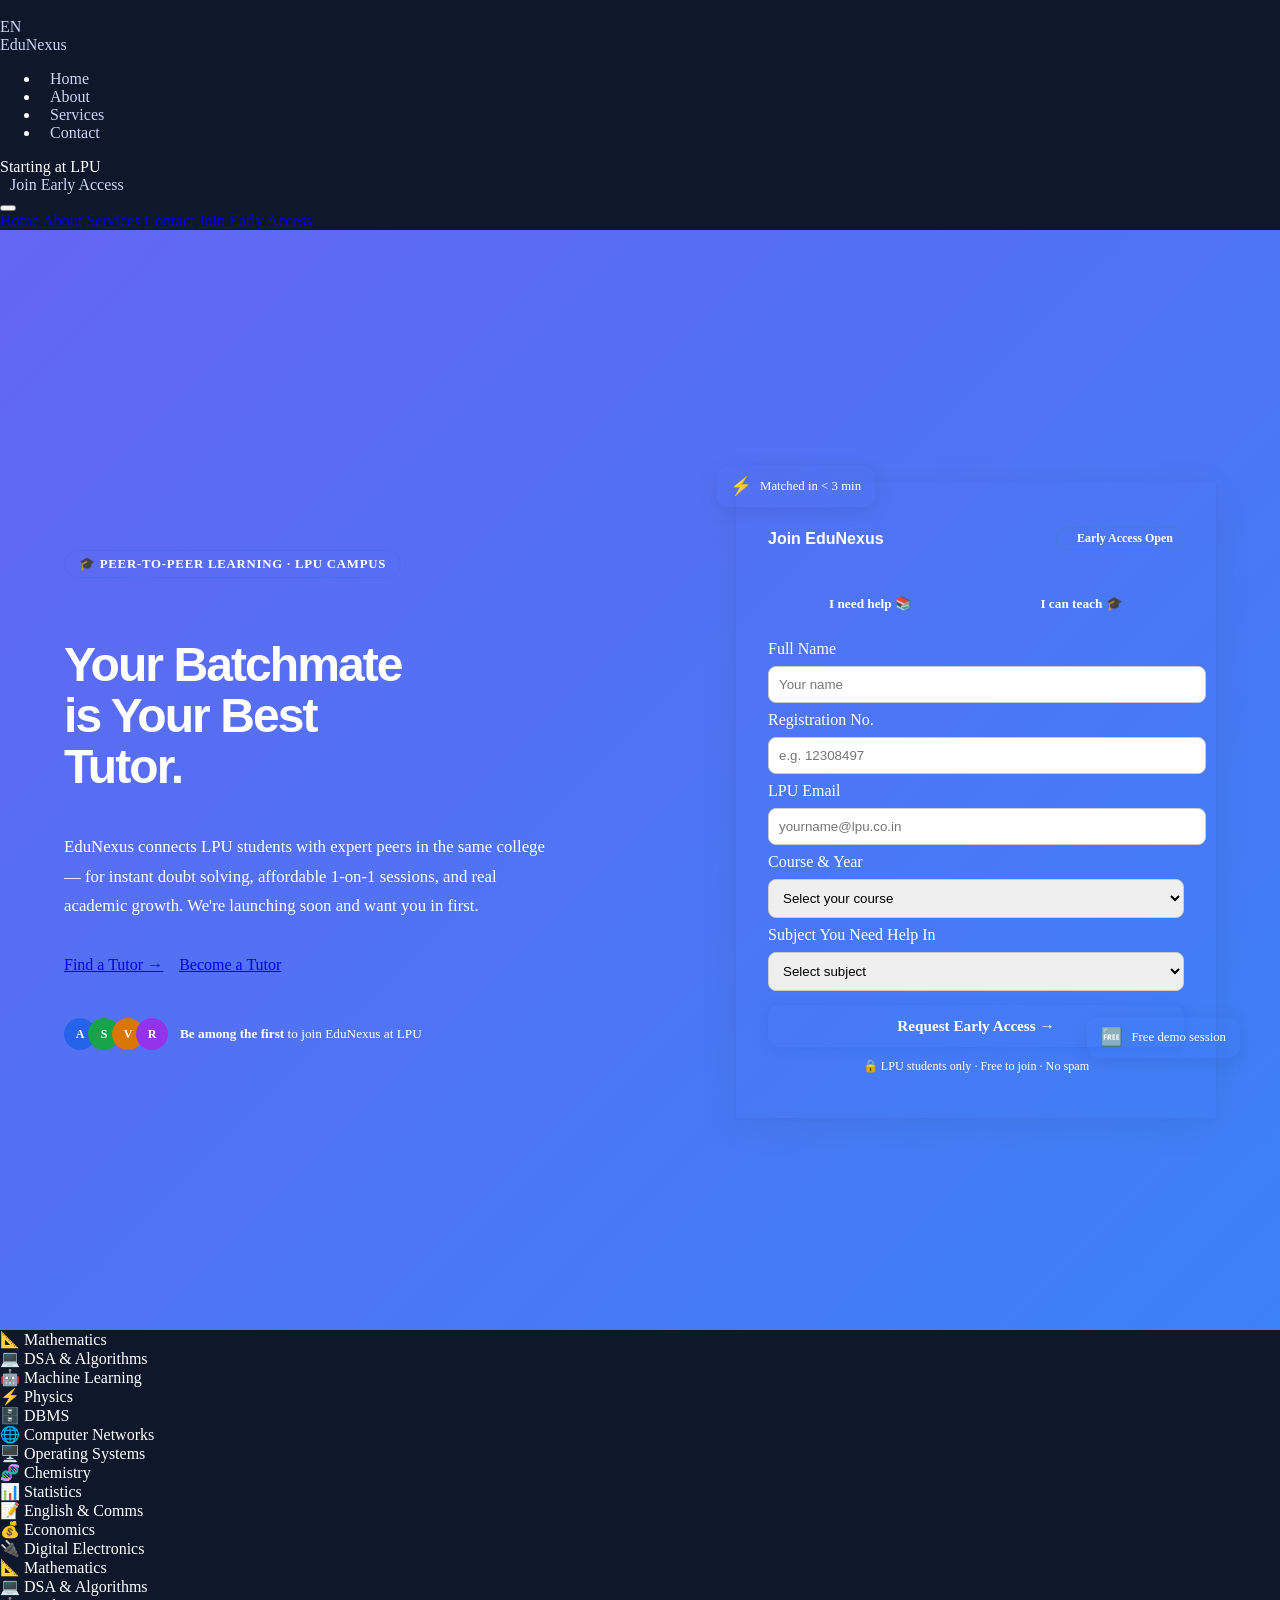
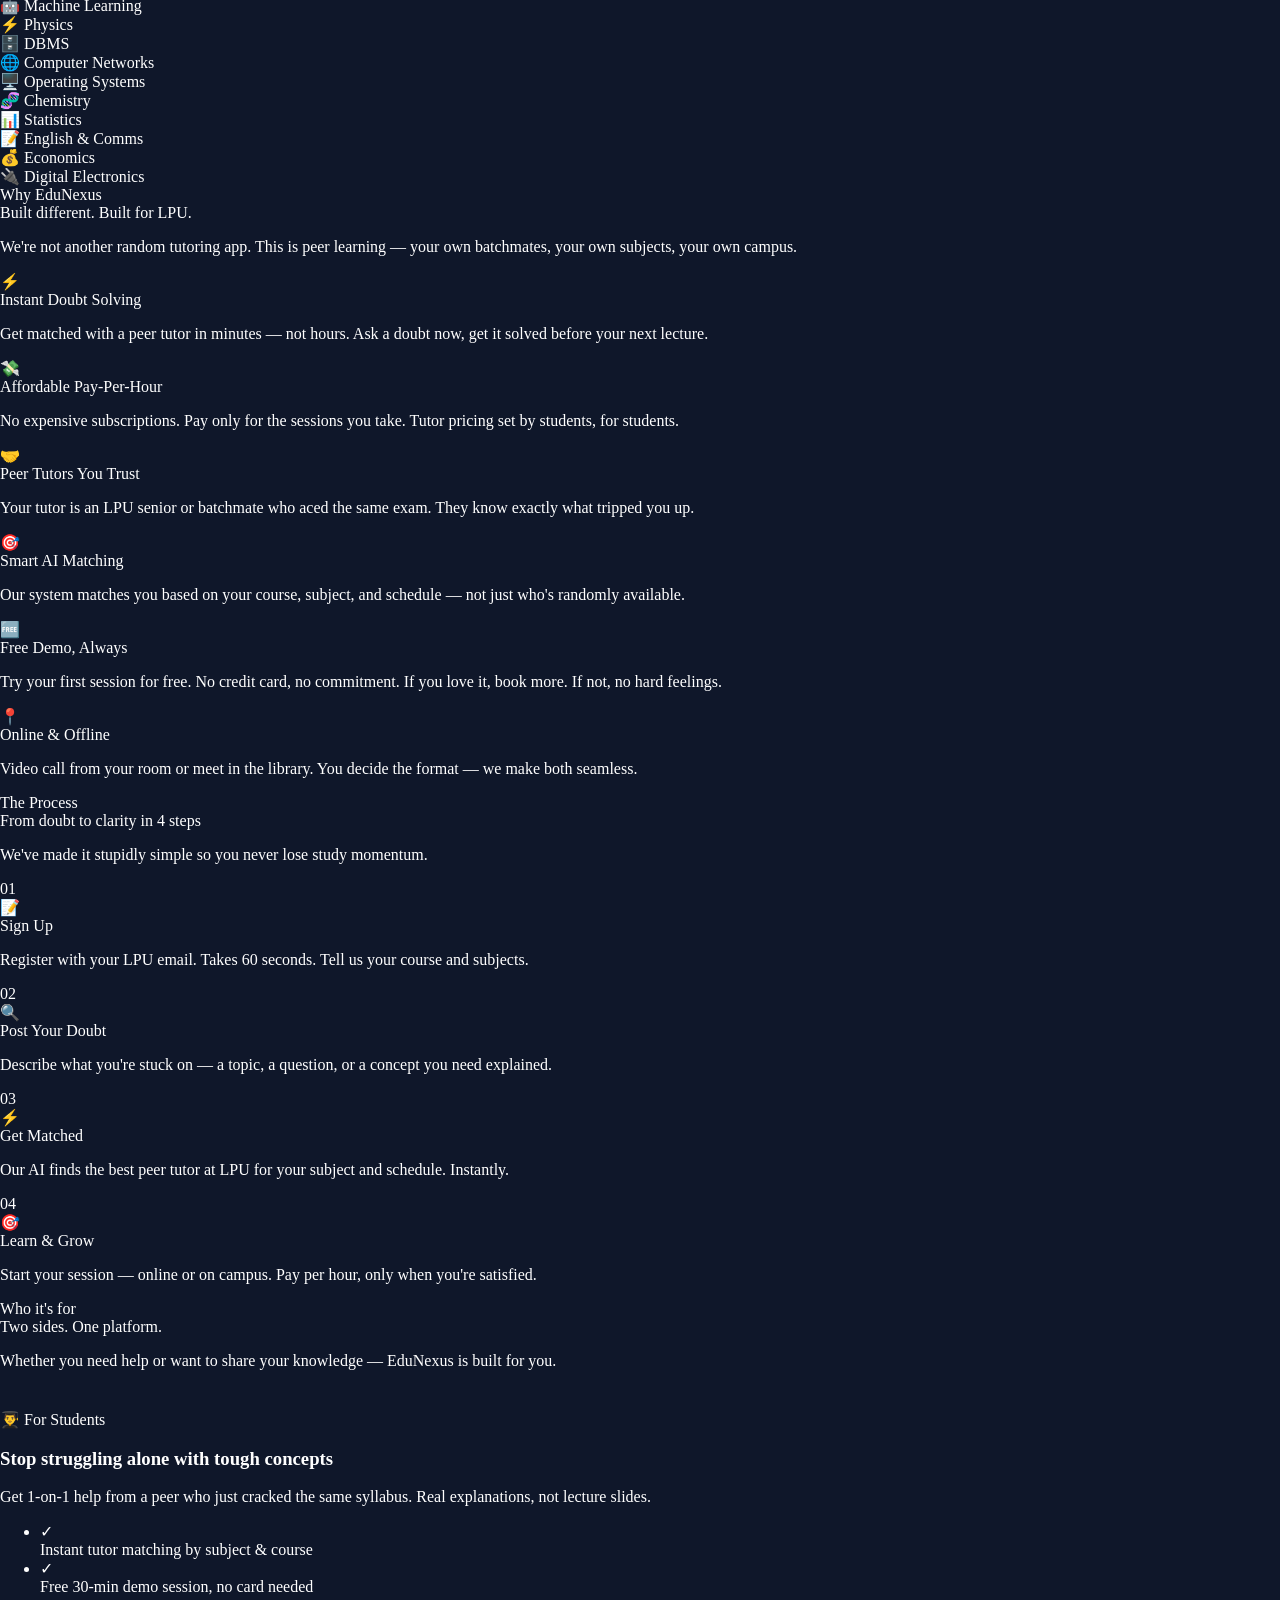
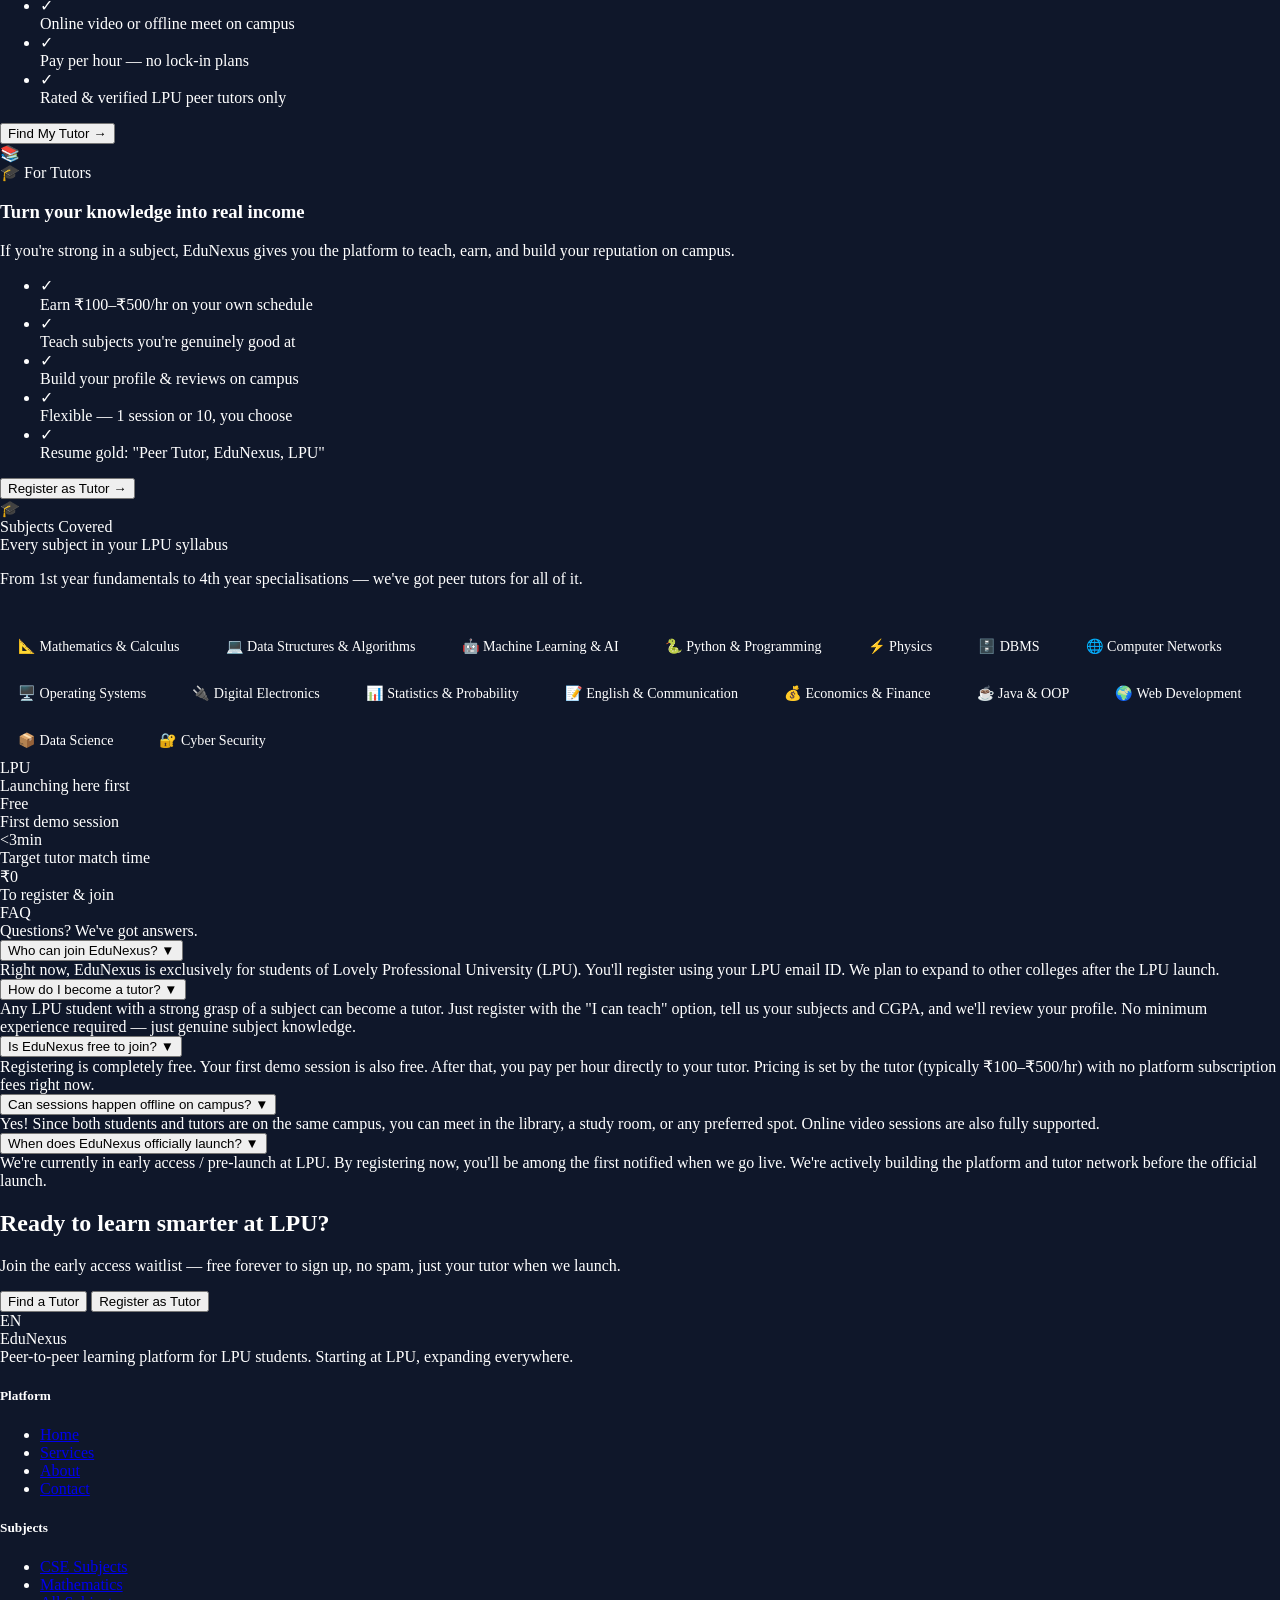
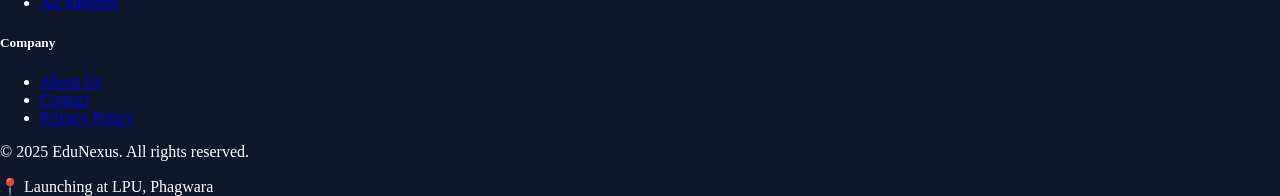
==== index.html @ 48893d0b "Update index.html" ====
<!DOCTYPE html>
<html lang="en">
<head>
<meta charset="UTF-8">
<meta name="viewport" content="width=device-width, initial-scale=1.0">
<title>EduNexus — Peer Learning at LPU</title>
<link rel="stylesheet" href="styles.css">
<style>
/* ─── HERO ─── */
.hero {
  padding: 120px 5vw 80px;
  display: grid; grid-template-columns: 1fr 480px;
  gap: 5rem; align-items: center;
  min-height: 100vh; position: relative;
}
.hero-eyebrow {
  display: inline-flex; align-items: center; gap: 8px;
  font-size: 0.8rem; font-weight: 600; letter-spacing: 0.06em; text-transform: uppercase;
  color: var(--primary); background: var(--primary-soft); border: 1px solid rgba(37,99,235,0.18);
  padding: 5px 14px; border-radius: 99px; margin-bottom: 1.4rem;
  animation: riseIn .6s ease both;
}
.hero-title {
  font-family: 'Bricolage Grotesque', sans-serif;
  font-size: clamp(2.6rem, 4.5vw, 4.2rem);
  font-weight: 800; line-height: 1.06; letter-spacing: -0.04em;
  animation: riseIn .6s .1s ease both;
}
.hero-title em { font-style: normal; color: var(--primary); }
.hero-title .line-under { position: relative; display: inline-block; }
.hero-title .line-under::after {
  content: ''; position: absolute; left: 0; bottom: 2px;
  width: 100%; height: 4px; background: var(--primary); border-radius: 2px; opacity: .35;
}
.hero-desc { margin-top: 1.4rem; font-size: 1.05rem; color: var(--ink-2); max-width: 500px; line-height: 1.75; animation: riseIn .6s .2s ease both; }
.hero-actions { display: flex; align-items: center; gap: 1rem; margin-top: 2.2rem; animation: riseIn .6s .3s ease both; flex-wrap: wrap; }
.hero-trust { display: flex; align-items: center; gap: 12px; margin-top: 2.8rem; animation: riseIn .6s .4s ease both; flex-wrap: wrap; }
.trust-avatars { display: flex; }
.trust-avatars span {
  width: 32px; height: 32px; border-radius: 50%;
  border: 2px solid var(--bg); display: flex; align-items: center; justify-content: center;
  font-size: 0.75rem; font-weight: 700; color: #fff; margin-left: -8px;
}
.trust-avatars span:first-child { margin-left: 0; }
.ta1{background:#2563eb} .ta2{background:#16a34a} .ta3{background:#d97706} .ta4{background:#9333ea}
.trust-text { font-size: 0.83rem; color: var(--muted); }
.trust-text strong { color: var(--ink); }

/* HERO CARD */
.hero-card-wrap { animation: riseIn .8s .2s ease both; position: relative; }
.pitch-card {
  background: var(--surface); border: 1px solid var(--border);
  border-radius: var(--radius-lg); padding: 32px;
  box-shadow: 0 8px 40px rgba(0,0,0,0.06), 0 1px 4px rgba(0,0,0,0.04);
}
.pitch-card-header { display: flex; align-items: center; justify-content: space-between; margin-bottom: 24px; }
.pitch-card-header h3 { font-family: 'Bricolage Grotesque', sans-serif; font-weight: 700; font-size: 1rem; }
.live-badge {
  display: flex; align-items: center; gap: 5px;
  font-size: 0.75rem; font-weight: 600;
  color: var(--green); background: var(--green-soft);
  border-radius: 99px; padding: 3px 10px; border: 1px solid rgba(22,163,74,0.2);
}
.live-dot { width: 5px; height: 5px; border-radius: 50%; background: var(--green); animation: blink 1.5s ease infinite; }
.card-tabs { display: flex; gap: 6px; margin-bottom: 20px; }
.tab-btn {
  flex: 1; padding: 8px 12px; border-radius: 8px;
  font-size: 0.83rem; font-weight: 600; cursor: pointer;
  border: 1.5px solid var(--border); background: transparent; color: var(--muted);
  transition: all .2s; font-family: inherit;
}
.tab-btn.active { background: var(--primary); color: #fff; border-color: var(--primary); }
.submit-btn {
  width: 100%; padding: 12px; border-radius: 10px;
  background: var(--primary); color: #fff;
  font-size: 0.95rem; font-weight: 600; border: none;
  cursor: pointer; font-family: inherit; transition: all .2s; margin-top: 6px;
  box-shadow: 0 2px 12px rgba(37,99,235,0.3);
}
.submit-btn:hover { background: var(--primary-dark); transform: translateY(-1px); }
.card-note { text-align: center; font-size: 0.76rem; color: var(--muted); margin-top: 12px; display: flex; align-items: center; justify-content: center; gap: 4px; }
.tutor-extra { display: none; }
.tutor-extra.show { display: block; }
.success-state { display: none; text-align: center; padding: 20px 0; }
.success-state.show { display: block; }
.success-icon { font-size: 3rem; margin-bottom: 1rem; }
.success-state h3 { font-family: 'Bricolage Grotesque', sans-serif; font-weight: 700; font-size: 1.2rem; margin-bottom: 0.5rem; }
.success-state p { font-size: 0.88rem; color: var(--muted); }

.floating-chip {
  position: absolute; background: var(--surface); border: 1px solid var(--border);
  border-radius: 12px; padding: 10px 14px;
  box-shadow: 0 4px 20px rgba(0,0,0,0.08);
  font-size: 0.8rem; font-weight: 500;
  display: flex; align-items: center; gap: 8px; white-space: nowrap;
}
.chip-1 { top: -16px; left: -20px; animation: floatY 5s ease-in-out infinite; }
.chip-2 { bottom: 60px; right: -24px; animation: floatY 4s 1s ease-in-out infinite; }
.chip-icon { font-size: 1.1rem; }

/* ─── SUBJECTS GRID ─── */
.subjects-grid { display: flex; flex-wrap: wrap; gap: 10px; margin-top: 2.5rem; }
.subj-pill {
  display: flex; align-items: center; gap: 8px;
  background: var(--bg); border: 1.5px solid var(--border);
  border-radius: 10px; padding: 10px 18px;
  font-size: 0.88rem; font-weight: 500; transition: all .2s; cursor: default;
}
.subj-pill:hover { border-color: var(--primary); color: var(--primary); background: var(--primary-soft); }

@media (max-width: 960px) {
  .hero { grid-template-columns: 1fr; min-height: auto; text-align: center; }
  .hero-desc { margin-left: auto; margin-right: auto; }
  .hero-actions { justify-content: center; }
  .hero-trust { justify-content: center; }
  .hero-card-wrap { max-width: 460px; margin: 0 auto; }
  .chip-1 { display: none; }
  .chip-2 { display: none; }
}
</style>
</head>
<body>

<!-- NAV -->
<nav>
  <a href="index.html" class="logo">
    <div class="logo-mark">EN</div>
    EduNexus
  </a>
  <ul class="nav-links-list">
    <li><a href="index.html" class="active">Home</a></li>
    <li><a href="about.html">About</a></li>
    <li><a href="services.html">Services</a></li>
    <li><a href="contact.html">Contact</a></li>
  </ul>
  <div class="nav-right">
    <div class="nav-pill"><span class="lpu-dot"></span> Starting at LPU</div>
    <a href="#register" class="btn btn-primary">Join Early Access</a>
  </div>
  <button class="hamburger" aria-label="Menu"><span></span><span></span><span></span></button>
</nav>
<div class="mobile-nav">
  <a href="index.html">Home</a>
  <a href="about.html">About</a>
  <a href="services.html">Services</a>
  <a href="contact.html">Contact</a>
  <a href="#register" class="btn btn-primary" style="margin-top:0.5rem;text-align:center;justify-content:center;">Join Early Access</a>
</div>

<!-- HERO -->
<section class="hero">
  <div class="hero-left">
    <div class="hero-eyebrow">🎓 Peer-to-Peer Learning · LPU Campus</div>
    <h1 class="hero-title">
      Your Batchmate<br>
      is Your Best<br>
      <em class="line-under">Tutor.</em>
    </h1>
    <p class="hero-desc">EduNexus connects LPU students with expert peers in the same college — for instant doubt solving, affordable 1-on-1 sessions, and real academic growth. We're launching soon and want you in first.</p>
    <div class="hero-actions">
      <a href="#register" class="btn btn-primary" onclick="openTab('student')">Find a Tutor →</a>
      <a href="#register" class="btn btn-ghost" onclick="openTab('tutor')">Become a Tutor</a>
    </div>
    <div class="hero-trust">
      <div class="trust-avatars">
        <span class="ta1">A</span><span class="ta2">S</span><span class="ta3">V</span><span class="ta4">R</span>
      </div>
      <div class="trust-text"><strong>Be among the first</strong> to join EduNexus at LPU</div>
    </div>
  </div>

  <div class="hero-card-wrap">
    <div class="floating-chip chip-1"><span class="chip-icon">⚡</span> Matched in &lt; 3 min</div>
    <div class="pitch-card" id="register">
      <div class="pitch-card-header">
        <h3>Join EduNexus</h3>
        <div class="live-badge"><span class="live-dot"></span>Early Access Open</div>
      </div>
      <div class="card-tabs">
        <button class="tab-btn active" id="tab-student" onclick="switchTab('student')">I need help 📚</button>
        <button class="tab-btn" id="tab-tutor" onclick="switchTab('tutor')">I can teach 🎓</button>
      </div>
      <div id="form-wrap">
        <div class="form-row">
          <div class="form-group">
            <label>Full Name</label>
            <input type="text" placeholder="Your name" id="inp-name">
          </div>
          <div class="form-group">
            <label>Registration No.</label>
            <input type="text" placeholder="e.g. 12308497" id="inp-reg">
          </div>
        </div>
        <div class="form-group">
          <label>LPU Email</label>
          <input type="email" placeholder="yourname@lpu.co.in" id="inp-email">
        </div>
        <div class="form-group">
          <label>Course & Year</label>
          <select id="inp-course">
            <option value="">Select your course</option>
            <option>B.Tech CSE — 1st Year</option>
            <option>B.Tech CSE — 2nd Year</option>
            <option>B.Tech CSE — 3rd Year</option>
            <option>B.Tech CSE — 4th Year</option>
            <option>B.Tech ECE — 2nd Year</option>
            <option>B.Tech ME — 1st Year</option>
            <option>BCA — 1st Year</option>
            <option>BBA — 1st Year</option>
            <option>MBA — 1st Year</option>
            <option>Other</option>
          </select>
        </div>
        <div class="form-group">
          <label id="subj-label">Subject You Need Help In</label>
          <select id="inp-subject">
            <option value="">Select subject</option>
            <option>Data Structures & Algorithms</option>
            <option>Mathematics / Calculus</option>
            <option>Physics</option>
            <option>Machine Learning / AI</option>
            <option>Python / Programming</option>
            <option>DBMS</option>
            <option>Operating Systems</option>
            <option>Computer Networks</option>
            <option>Digital Electronics</option>
            <option>English / Communication</option>
            <option>Java & OOP</option>
            <option>Data Science</option>
            <option>Other</option>
          </select>
        </div>
        <div class="tutor-extra" id="tutor-extra">
          <div class="form-group">
            <label>Your CGPA</label>
            <input type="text" placeholder="e.g. 8.5" id="inp-cgpa">
          </div>
          <div class="form-group">
            <label>WhatsApp Number</label>
            <input type="tel" placeholder="+91 XXXXX XXXXX" id="inp-phone">
          </div>
        </div>
        <button class="submit-btn" onclick="handleSubmit()">
          <span id="submit-text">Request Early Access →</span>
        </button>
        <p class="card-note">🔒 LPU students only · Free to join · No spam</p>
      </div>
      <div class="success-state" id="success-state">
        <div class="success-icon">🎉</div>
        <h3>You're on the list!</h3>
        <p>We'll reach out to your LPU email as soon as EduNexus goes live on campus. Stay tuned!</p>
      </div>
    </div>
    <div class="floating-chip chip-2"><span class="chip-icon">🆓</span> Free demo session</div>
  </div>
</section>

<!-- MARQUEE -->
<div class="marquee-wrap">
  <div class="marquee-track">
    <div class="marquee-item"><span>📐</span> Mathematics</div>
    <div class="marquee-item"><span>💻</span> DSA & Algorithms</div>
    <div class="marquee-item"><span>🤖</span> Machine Learning</div>
    <div class="marquee-item"><span>⚡</span> Physics</div>
    <div class="marquee-item"><span>🗄️</span> DBMS</div>
    <div class="marquee-item"><span>🌐</span> Computer Networks</div>
    <div class="marquee-item"><span>🖥️</span> Operating Systems</div>
    <div class="marquee-item"><span>🧬</span> Chemistry</div>
    <div class="marquee-item"><span>📊</span> Statistics</div>
    <div class="marquee-item"><span>📝</span> English & Comms</div>
    <div class="marquee-item"><span>💰</span> Economics</div>
    <div class="marquee-item"><span>🔌</span> Digital Electronics</div>
    <div class="marquee-item"><span>📐</span> Mathematics</div>
    <div class="marquee-item"><span>💻</span> DSA & Algorithms</div>
    <div class="marquee-item"><span>🤖</span> Machine Learning</div>
    <div class="marquee-item"><span>⚡</span> Physics</div>
    <div class="marquee-item"><span>🗄️</span> DBMS</div>
    <div class="marquee-item"><span>🌐</span> Computer Networks</div>
    <div class="marquee-item"><span>🖥️</span> Operating Systems</div>
    <div class="marquee-item"><span>🧬</span> Chemistry</div>
    <div class="marquee-item"><span>📊</span> Statistics</div>
    <div class="marquee-item"><span>📝</span> English & Comms</div>
    <div class="marquee-item"><span>💰</span> Economics</div>
    <div class="marquee-item"><span>🔌</span> Digital Electronics</div>
  </div>
</div>

<!-- WHY -->
<section class="section" id="why">
  <div class="section-kicker">Why EduNexus</div>
  <div class="section-h">Built different. Built for LPU.</div>
  <p class="section-p">We're not another random tutoring app. This is peer learning — your own batchmates, your own subjects, your own campus.</p>
  <div class="why-grid">
    <div class="why-card reveal"><div class="why-icon">⚡</div><div class="why-title">Instant Doubt Solving</div><p class="why-desc">Get matched with a peer tutor in minutes — not hours. Ask a doubt now, get it solved before your next lecture.</p></div>
    <div class="why-card reveal"><div class="why-icon">💸</div><div class="why-title">Affordable Pay-Per-Hour</div><p class="why-desc">No expensive subscriptions. Pay only for the sessions you take. Tutor pricing set by students, for students.</p></div>
    <div class="why-card reveal"><div class="why-icon">🤝</div><div class="why-title">Peer Tutors You Trust</div><p class="why-desc">Your tutor is an LPU senior or batchmate who aced the same exam. They know exactly what tripped you up.</p></div>
    <div class="why-card reveal"><div class="why-icon">🎯</div><div class="why-title">Smart AI Matching</div><p class="why-desc">Our system matches you based on your course, subject, and schedule — not just who's randomly available.</p></div>
    <div class="why-card reveal"><div class="why-icon">🆓</div><div class="why-title">Free Demo, Always</div><p class="why-desc">Try your first session for free. No credit card, no commitment. If you love it, book more. If not, no hard feelings.</p></div>
    <div class="why-card reveal"><div class="why-icon">📍</div><div class="why-title">Online & Offline</div><p class="why-desc">Video call from your room or meet in the library. You decide the format — we make both seamless.</p></div>
  </div>
</section>

<!-- HOW IT WORKS -->
<section class="section section-dark" id="how">
  <div class="section-kicker">The Process</div>
  <div class="section-h">From doubt to clarity in 4 steps</div>
  <p class="section-p">We've made it stupidly simple so you never lose study momentum.</p>
  <div class="steps">
    <div class="step"><div class="step-n">01</div><div class="step-icon">📝</div><div class="step-title">Sign Up</div><p class="step-desc">Register with your LPU email. Takes 60 seconds. Tell us your course and subjects.</p></div>
    <div class="step"><div class="step-n">02</div><div class="step-icon">🔍</div><div class="step-title">Post Your Doubt</div><p class="step-desc">Describe what you're stuck on — a topic, a question, or a concept you need explained.</p></div>
    <div class="step"><div class="step-n">03</div><div class="step-icon">⚡</div><div class="step-title">Get Matched</div><p class="step-desc">Our AI finds the best peer tutor at LPU for your subject and schedule. Instantly.</p></div>
    <div class="step"><div class="step-n">04</div><div class="step-icon">🎯</div><div class="step-title">Learn & Grow</div><p class="step-desc">Start your session — online or on campus. Pay per hour, only when you're satisfied.</p></div>
  </div>
</section>

<!-- FOR STUDENTS & TUTORS -->
<section class="section">
  <div class="section-kicker">Who it's for</div>
  <div class="section-h">Two sides. One platform.</div>
  <p class="section-p" style="margin-bottom:2.5rem">Whether you need help or want to share your knowledge — EduNexus is built for you.</p>
  <div class="dual-section">
    <div class="dual-card student reveal">
      <div class="dual-badge">👨‍🎓 For Students</div>
      <h3>Stop struggling alone with tough concepts</h3>
      <p>Get 1-on-1 help from a peer who just cracked the same syllabus. Real explanations, not lecture slides.</p>
      <ul class="dual-list">
        <li><div class="dl-check">✓</div> Instant tutor matching by subject & course</li>
        <li><div class="dl-check">✓</div> Free 30-min demo session, no card needed</li>
        <li><div class="dl-check">✓</div> Online video or offline meet on campus</li>
        <li><div class="dl-check">✓</div> Pay per hour — no lock-in plans</li>
        <li><div class="dl-check">✓</div> Rated & verified LPU peer tutors only</li>
      </ul>
      <button class="dual-cta btn btn-primary" onclick="document.getElementById('register').scrollIntoView({behavior:'smooth'});switchTab('student')">Find My Tutor →</button>
      <div class="dual-deco">📚</div>
    </div>
    <div class="dual-card tutor reveal">
      <div class="dual-badge">🎓 For Tutors</div>
      <h3>Turn your knowledge into real income</h3>
      <p>If you're strong in a subject, EduNexus gives you the platform to teach, earn, and build your reputation on campus.</p>
      <ul class="dual-list">
        <li><div class="dl-check">✓</div> Earn ₹100–₹500/hr on your own schedule</li>
        <li><div class="dl-check">✓</div> Teach subjects you're genuinely good at</li>
        <li><div class="dl-check">✓</div> Build your profile & reviews on campus</li>
        <li><div class="dl-check">✓</div> Flexible — 1 session or 10, you choose</li>
        <li><div class="dl-check">✓</div> Resume gold: "Peer Tutor, EduNexus, LPU"</li>
      </ul>
      <button class="dual-cta btn btn-green" onclick="document.getElementById('register').scrollIntoView({behavior:'smooth'});switchTab('tutor')">Register as Tutor →</button>
      <div class="dual-deco">🎓</div>
    </div>
  </div>
</section>

<!-- SUBJECTS -->
<section class="section section-surface">
  <div class="section-kicker">Subjects Covered</div>
  <div class="section-h">Every subject in your LPU syllabus</div>
  <p class="section-p">From 1st year fundamentals to 4th year specialisations — we've got peer tutors for all of it.</p>
  <div class="subjects-grid">
    <div class="subj-pill">📐 Mathematics & Calculus</div>
    <div class="subj-pill">💻 Data Structures & Algorithms</div>
    <div class="subj-pill">🤖 Machine Learning & AI</div>
    <div class="subj-pill">🐍 Python & Programming</div>
    <div class="subj-pill">⚡ Physics</div>
    <div class="subj-pill">🗄️ DBMS</div>
    <div class="subj-pill">🌐 Computer Networks</div>
    <div class="subj-pill">🖥️ Operating Systems</div>
    <div class="subj-pill">🔌 Digital Electronics</div>
    <div class="subj-pill">📊 Statistics & Probability</div>
    <div class="subj-pill">📝 English & Communication</div>
    <div class="subj-pill">💰 Economics & Finance</div>
    <div class="subj-pill">☕ Java & OOP</div>
    <div class="subj-pill">🌍 Web Development</div>
    <div class="subj-pill">📦 Data Science</div>
    <div class="subj-pill">🔐 Cyber Security</div>
  </div>
</section>

<!-- STATS BAND (pre-launch messaging) -->
<div class="stats-band">
  <div><div class="stat-n">LPU</div><div class="stat-l">Launching here first</div></div>
  <div><div class="stat-n">Free</div><div class="stat-l">First demo session</div></div>
  <div><div class="stat-n">&lt;3min</div><div class="stat-l">Target tutor match time</div></div>
  <div><div class="stat-n">₹0</div><div class="stat-l">To register & join</div></div>
</div>

<!-- FAQ -->
<section class="section">
  <div class="section-kicker">FAQ</div>
  <div class="section-h">Questions? We've got answers.</div>
  <div class="faq-list">
    <div class="faq-item"><button class="faq-q" onclick="toggleFaq(this)">Who can join EduNexus? <span class="arrow">▼</span></button><div class="faq-a"><div class="faq-a-inner">Right now, EduNexus is exclusively for students of Lovely Professional University (LPU). You'll register using your LPU email ID. We plan to expand to other colleges after the LPU launch.</div></div></div>
    <div class="faq-item"><button class="faq-q" onclick="toggleFaq(this)">How do I become a tutor? <span class="arrow">▼</span></button><div class="faq-a"><div class="faq-a-inner">Any LPU student with a strong grasp of a subject can become a tutor. Just register with the "I can teach" option, tell us your subjects and CGPA, and we'll review your profile. No minimum experience required — just genuine subject knowledge.</div></div></div>
    <div class="faq-item"><button class="faq-q" onclick="toggleFaq(this)">Is EduNexus free to join? <span class="arrow">▼</span></button><div class="faq-a"><div class="faq-a-inner">Registering is completely free. Your first demo session is also free. After that, you pay per hour directly to your tutor. Pricing is set by the tutor (typically ₹100–₹500/hr) with no platform subscription fees right now.</div></div></div>
    <div class="faq-item"><button class="faq-q" onclick="toggleFaq(this)">Can sessions happen offline on campus? <span class="arrow">▼</span></button><div class="faq-a"><div class="faq-a-inner">Yes! Since both students and tutors are on the same campus, you can meet in the library, a study room, or any preferred spot. Online video sessions are also fully supported.</div></div></div>
    <div class="faq-item"><button class="faq-q" onclick="toggleFaq(this)">When does EduNexus officially launch? <span class="arrow">▼</span></button><div class="faq-a"><div class="faq-a-inner">We're currently in early access / pre-launch at LPU. By registering now, you'll be among the first notified when we go live. We're actively building the platform and tutor network before the official launch.</div></div></div>
  </div>
</section>

<!-- CTA -->
<div class="cta-wrap">
  <h2>Ready to learn smarter at LPU?</h2>
  <p>Join the early access waitlist — free forever to sign up, no spam, just your tutor when we launch.</p>
  <div class="cta-btns">
    <button class="btn btn-white" onclick="document.getElementById('register').scrollIntoView({behavior:'smooth'});switchTab('student')">Find a Tutor</button>
    <button class="btn btn-outline-white" onclick="document.getElementById('register').scrollIntoView({behavior:'smooth'});switchTab('tutor')">Register as Tutor</button>
  </div>
</div>

<!-- FOOTER -->
<footer>
  <div class="footer-top">
    <div>
      <div class="footer-logo"><div class="logo-mark">EN</div>EduNexus</div>
      <div class="footer-tagline">Peer-to-peer learning platform for LPU students. Starting at LPU, expanding everywhere.</div>
    </div>
    <div class="footer-links">
      <div class="footer-col"><h5>Platform</h5><ul><li><a href="index.html">Home</a></li><li><a href="services.html">Services</a></li><li><a href="about.html">About</a></li><li><a href="contact.html">Contact</a></li></ul></div>
      <div class="footer-col"><h5>Subjects</h5><ul><li><a href="services.html">CSE Subjects</a></li><li><a href="services.html">Mathematics</a></li><li><a href="services.html">All Subjects</a></li></ul></div>
      <div class="footer-col"><h5>Company</h5><ul><li><a href="about.html">About Us</a></li><li><a href="contact.html">Contact</a></li><li><a href="#">Privacy Policy</a></li></ul></div>
    </div>
  </div>
  <div class="footer-bottom">
    <p>© 2025 EduNexus. All rights reserved.</p>
    <div class="lpu-tag">📍 Launching at LPU, Phagwara</div>
  </div>
</footer>

<script src="script.js"></script>
<script>
function switchTab(role) {
  const isStudent = role === 'student';
  document.getElementById('tab-student').className = 'tab-btn' + (isStudent ? ' active' : '');
  document.getElementById('tab-tutor').className = 'tab-btn' + (!isStudent ? ' active' : '');
  document.getElementById('tutor-extra').className = 'tutor-extra' + (!isStudent ? ' show' : '');
  document.getElementById('subj-label').textContent = isStudent ? 'Subject You Need Help In' : 'Subject You Can Teach';
  document.getElementById('submit-text').textContent = isStudent ? 'Request Early Access →' : 'Register as Tutor →';
}
function openTab(role) { setTimeout(() => switchTab(role), 100); }
function handleSubmit() {
  const name = document.getElementById('inp-name').value.trim();
  const email = document.getElementById('inp-email').value.trim();
  const course = document.getElementById('inp-course').value;
  const subject = document.getElementById('inp-subject').value;
  if (!name || !email || !course || !subject) {
    [document.getElementById('inp-name'), document.getElementById('inp-email'), document.getElementById('inp-course'), document.getElementById('inp-subject')].forEach(el => {
      if (!el.value.trim()) { el.style.borderColor='#ef4444'; setTimeout(()=>el.style.borderColor='',2000); }
    }); return;
  }
  document.getElementById('form-wrap').style.display = 'none';
  document.getElementById('success-state').className = 'success-state show';
}
</script>
</body>
</html>
---- styles.css ----
body {
  margin: 0;
  font-family: 'Segoe UI';
  background: #0f172a;
  color: white;
}

/* NAVBAR */
header {
  display: flex;
  justify-content: space-between;
  padding: 20px 50px;
  background: #020617;
}

nav a {
  margin: 0 10px;
  color: #cbd5f5;
  text-decoration: none;
}

/* HERO */
.hero {
  display: flex;
  justify-content: space-between;
  align-items: center;
  padding: 100px 10%;
  min-height: 100vh;
  background: linear-gradient(135deg, #6366f1, #3b82f6);
}

/* LEFT */
.hero-left {
  max-width: 500px;
}

.hero-left h1 {
  font-size: 3rem;
}

.hero-left p {
  margin-top: 10px;
}

.hero-buttons button {
  margin-top: 20px;
  padding: 12px 20px;
  border-radius: 8px;
  border: none;
  cursor: pointer;
}

/* FORM */
.form-card {
  background: white;
  color: black;
  padding: 25px;
  border-radius: 16px;
  width: 350px;
}

.form-header {
  display: flex;
  justify-content: space-between;
}

.badge {
  background: #d1fae5;
  color: #16a34a;
  padding: 5px 10px;
  border-radius: 20px;
  font-size: 12px;
}

.tabs {
  display: flex;
  margin: 15px 0;
}

.tab {
  flex: 1;
  padding: 10px;
  border: none;
  cursor: pointer;
  background: #eee;
}

.tab.active {
  background: #3b82f6;
  color: white;
}

input, select {
  width: 100%;
  padding: 10px;
  margin: 8px 0;
  border-radius: 8px;
  border: 1px solid #ccc;
}

.main-btn {
  width: 100%;
  padding: 12px;
  background: #3b82f6;
  color: white;
  border: none;
  border-radius: 10px;
}

.note {
  font-size: 12px;
  text-align: center;
}

/* SERVICES */
.cards {
  display: flex;
  justify-content: center;
  gap: 20px;
}

.card {
  background: #1e293b;
  padding: 20px;
  border-radius: 10px;
}
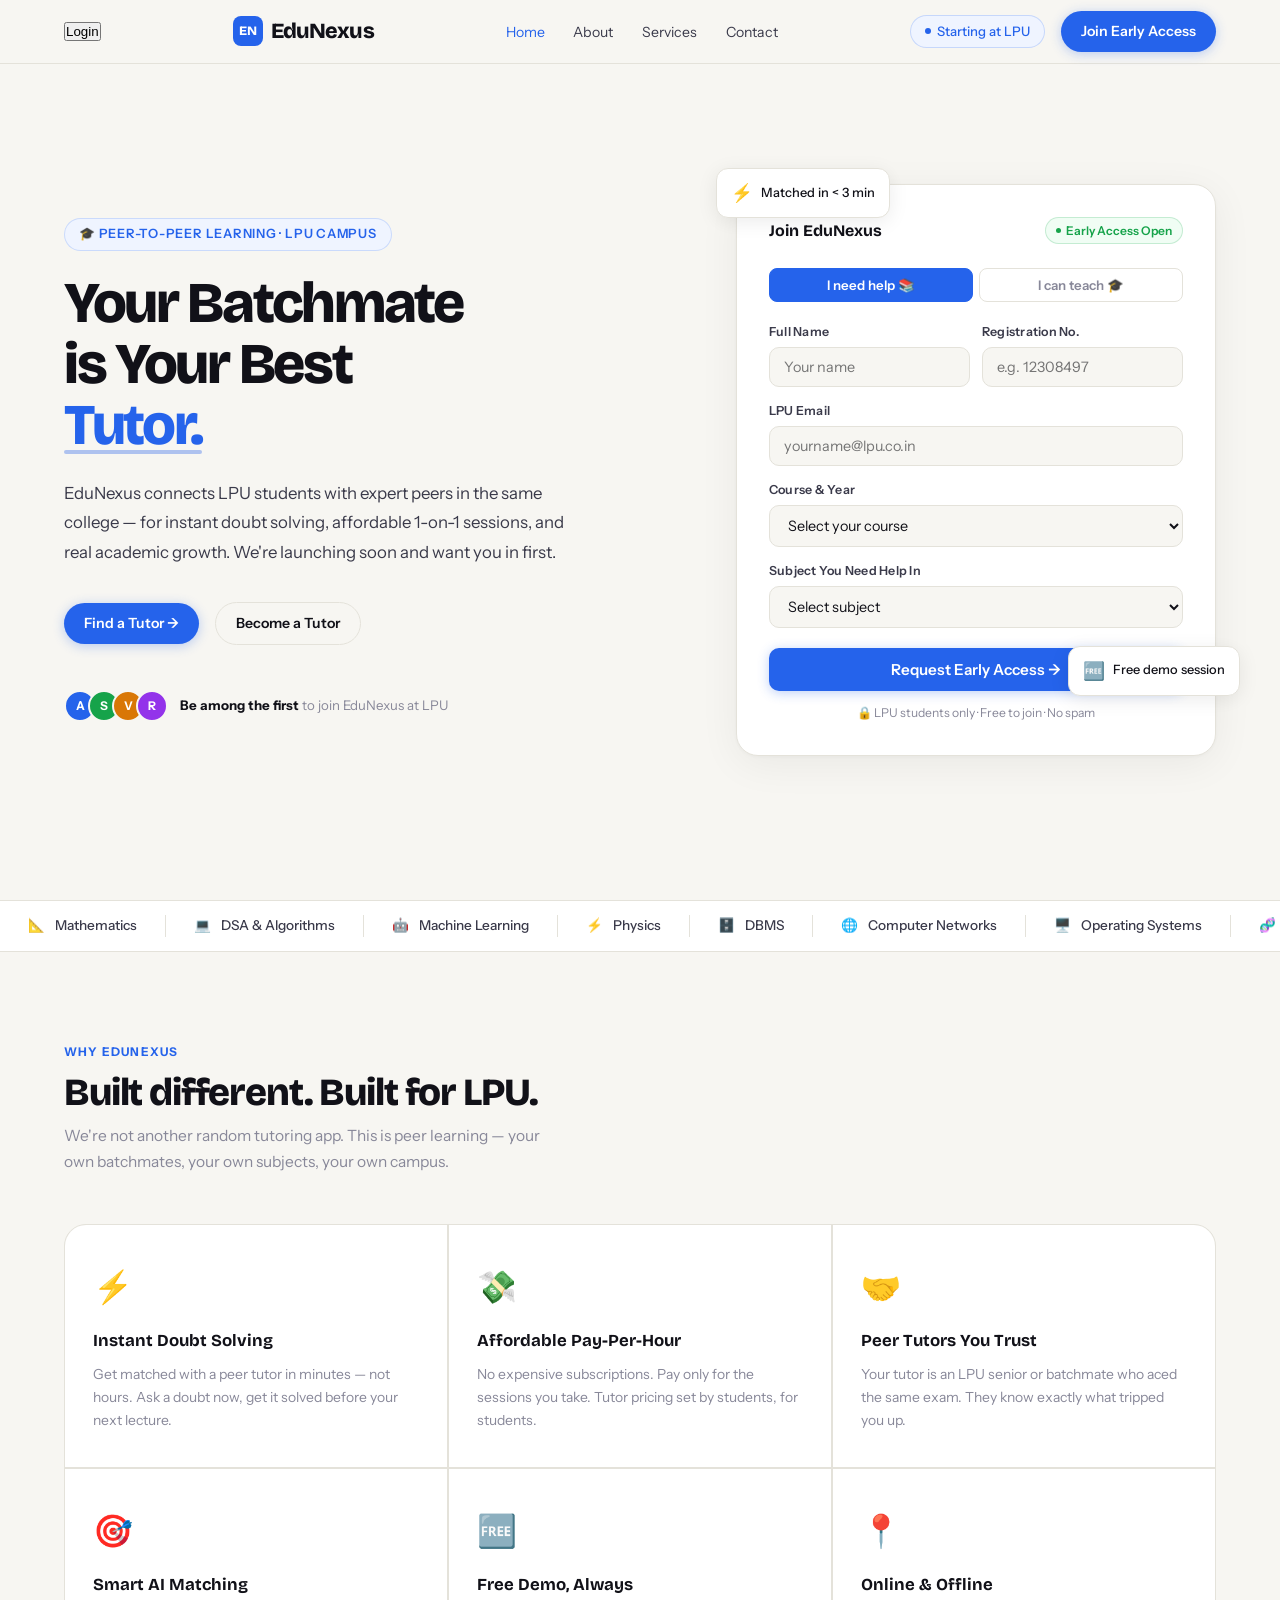
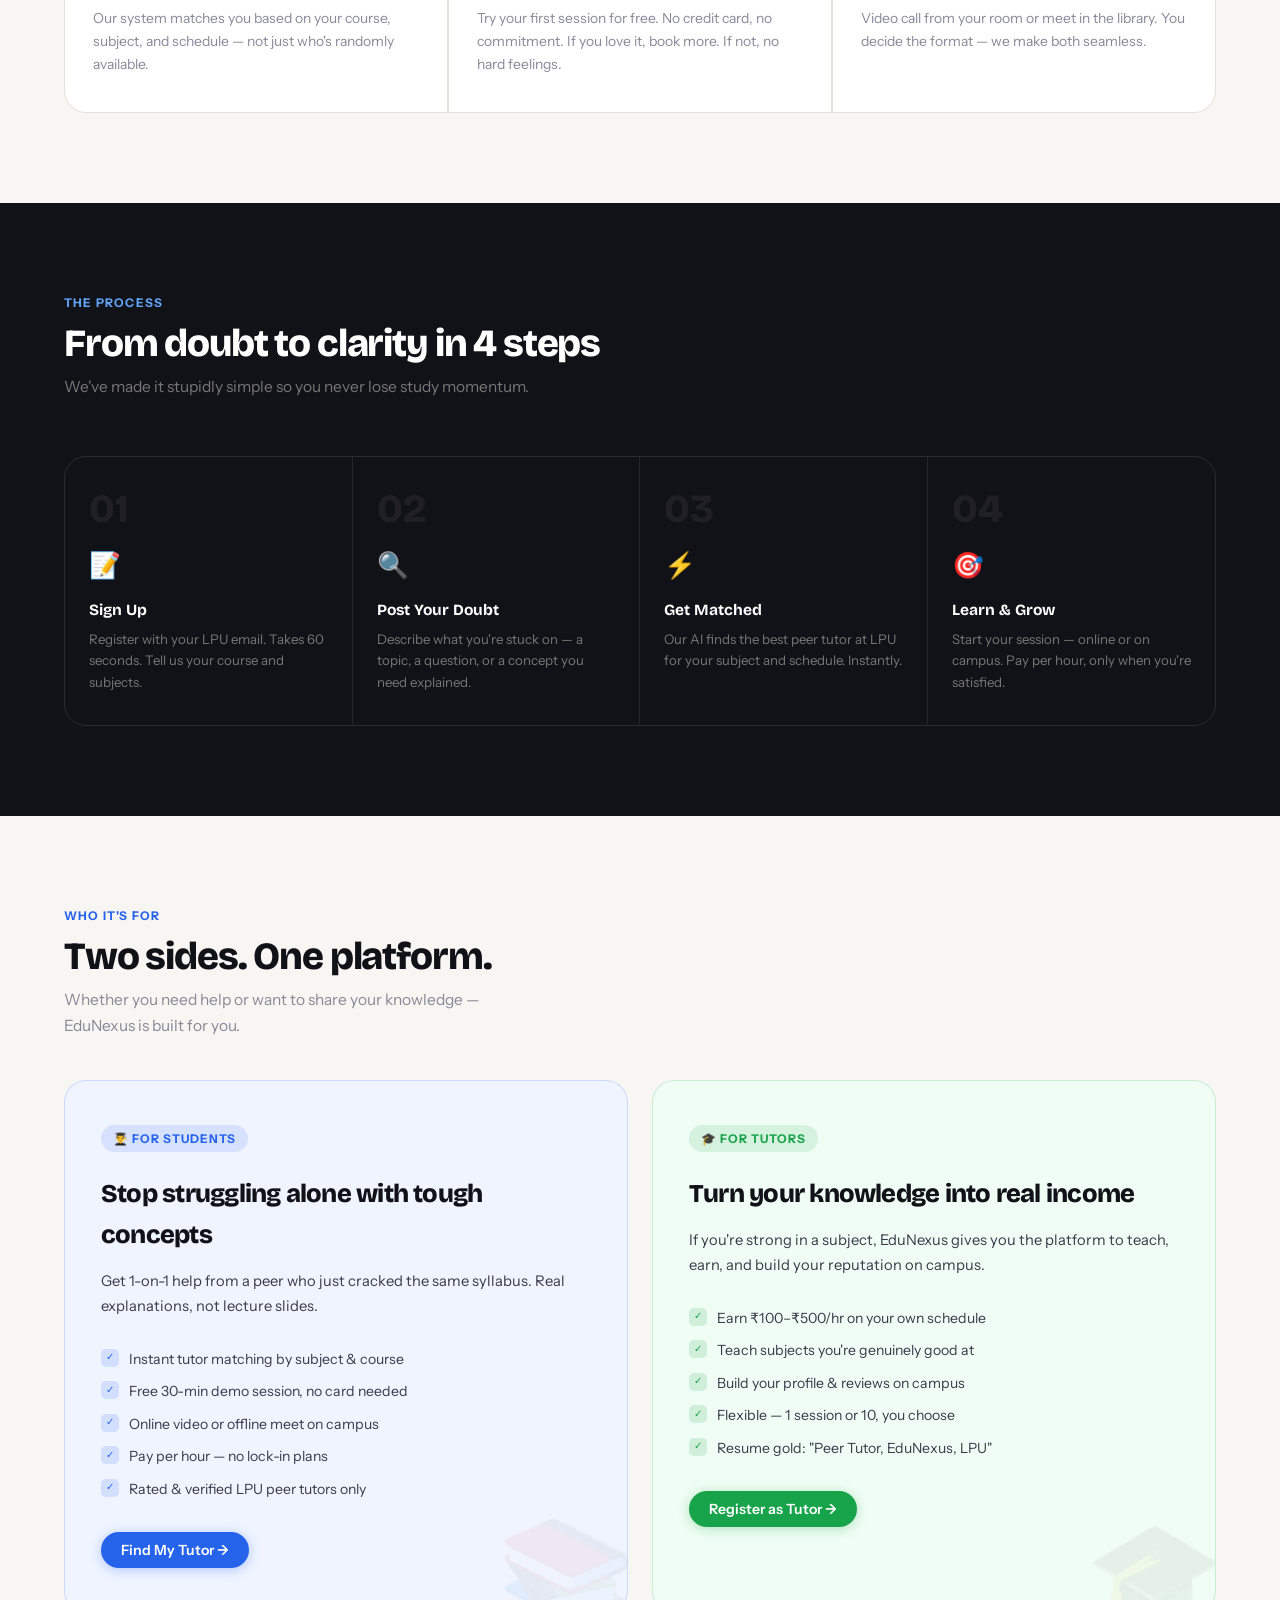
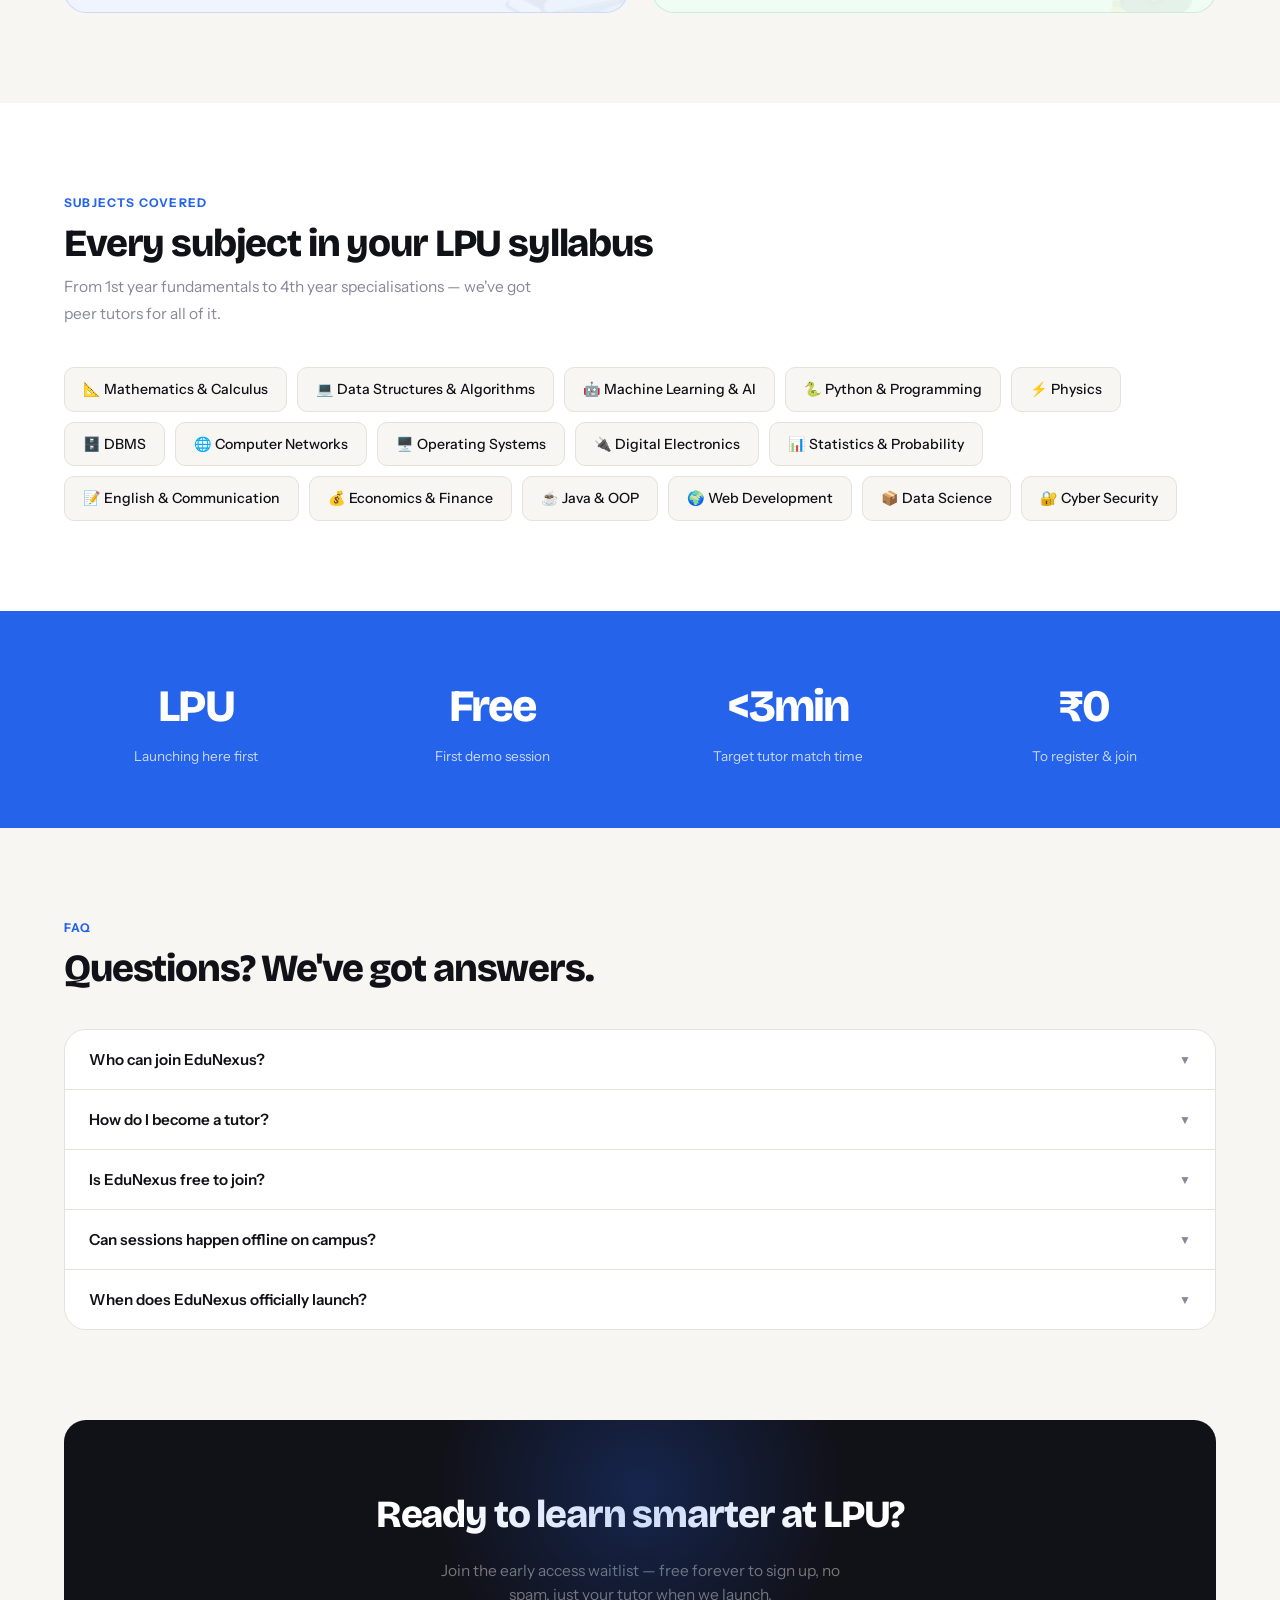
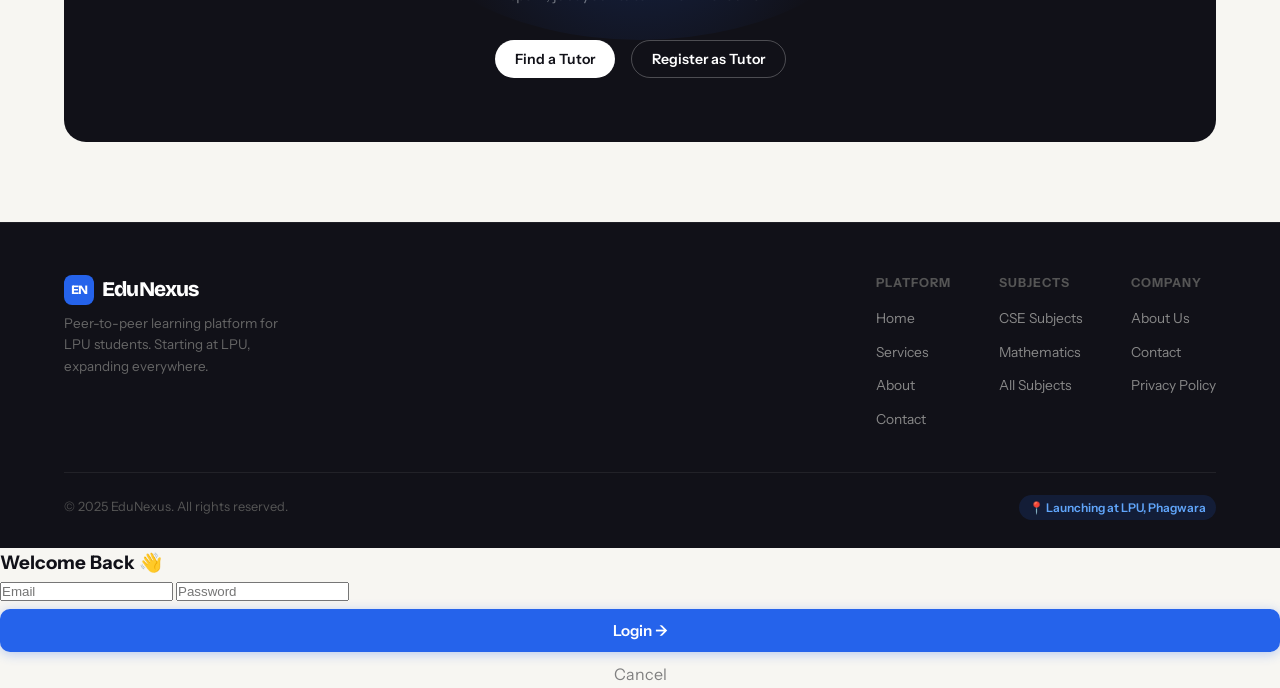
==== commit bcd4bb88: "Add login modal to index.html Added a login modal with email and password fields." ====
--- a/index.html
+++ b/index.html
@@ -123,6 +123,7 @@
 
 <!-- NAV -->
 <nav>
+  <button onclick="openLogin()" class="login-btn">Login</button>
   <a href="index.html" class="logo">
     <div class="logo-mark">EN</div>
     EduNexus
@@ -450,5 +451,20 @@
   document.getElementById('success-state').className = 'success-state show';
 }
 </script>
+  <!-- LOGIN MODAL (ADDED) -->
+<div id="loginModal" class="login-modal">
+  <div class="login-card">
+    <h3>Welcome Back 👋</h3>
+
+    <input id="loginEmail" placeholder="Email">
+    <input id="loginPassword" type="password" placeholder="Password">
+
+    <button onclick="login()" class="submit-btn">Login →</button>
+
+    <p onclick="closeLogin()" style="text-align:center; margin-top:10px; cursor:pointer; color:gray;">
+      Cancel
+    </p>
+  </div>
+</div>
 </body>
 </html>
--- a/styles.css
+++ b/styles.css
@@ -1,126 +1,307 @@
+@import url('https://fonts.googleapis.com/css2?family=Bricolage+Grotesque:opsz,wght@12..96,400;12..96,500;12..96,600;12..96,700;12..96,800&family=Instrument+Sans:ital,wght@0,400;0,500;0,600;1,400&display=swap');
+
+:root {
+  --bg: #f7f6f2;
+  --surface: #ffffff;
+  --ink: #111118;
+  --ink-2: #3a3a4a;
+  --muted: #888899;
+  --border: #e4e2da;
+  --primary: #2563eb;
+  --primary-dark: #1d4ed8;
+  --primary-soft: #eff4ff;
+  --green: #16a34a;
+  --green-soft: #f0fdf4;
+  --amber: #d97706;
+  --amber-soft: #fffbeb;
+  --radius: 14px;
+  --radius-lg: 22px;
+}
+
+*, *::before, *::after { box-sizing: border-box; margin: 0; padding: 0; }
+html { scroll-behavior: smooth; }
 body {
-  margin: 0;
-  font-family: 'Segoe UI';
-  background: #0f172a;
-  color: white;
-}
-
-/* NAVBAR */
-header {
-  display: flex;
-  justify-content: space-between;
-  padding: 20px 50px;
-  background: #020617;
-}
-
-nav a {
-  margin: 0 10px;
-  color: #cbd5f5;
+  font-family: 'Instrument Sans', sans-serif;
+  background: var(--bg);
+  color: var(--ink);
+  line-height: 1.6;
+  overflow-x: hidden;
+}
+
+::-webkit-scrollbar { width: 6px; }
+::-webkit-scrollbar-track { background: var(--bg); }
+::-webkit-scrollbar-thumb { background: var(--border); border-radius: 99px; }
+
+/* ─── NAV ─── */
+nav {
+  position: fixed; top: 0; left: 0; right: 0; z-index: 200;
+  display: flex; align-items: center; justify-content: space-between;
+  padding: 0 5vw; height: 64px;
+  background: rgba(247,246,242,0.92);
+  backdrop-filter: blur(20px);
+  border-bottom: 1px solid var(--border);
+}
+.logo {
+  font-family: 'Bricolage Grotesque', sans-serif;
+  font-weight: 800; font-size: 1.35rem;
+  letter-spacing: -0.04em; color: var(--ink);
   text-decoration: none;
-}
-
-/* HERO */
-.hero {
-  display: flex;
-  justify-content: space-between;
-  align-items: center;
-  padding: 100px 10%;
-  min-height: 100vh;
-  background: linear-gradient(135deg, #6366f1, #3b82f6);
-}
-
-/* LEFT */
-.hero-left {
-  max-width: 500px;
-}
-
-.hero-left h1 {
-  font-size: 3rem;
-}
-
-.hero-left p {
-  margin-top: 10px;
-}
-
-.hero-buttons button {
-  margin-top: 20px;
-  padding: 12px 20px;
-  border-radius: 8px;
-  border: none;
-  cursor: pointer;
-}
-
-/* FORM */
-.form-card {
-  background: white;
-  color: black;
-  padding: 25px;
-  border-radius: 16px;
-  width: 350px;
-}
-
-.form-header {
-  display: flex;
-  justify-content: space-between;
-}
-
-.badge {
-  background: #d1fae5;
-  color: #16a34a;
-  padding: 5px 10px;
-  border-radius: 20px;
-  font-size: 12px;
-}
-
-.tabs {
-  display: flex;
-  margin: 15px 0;
-}
-
-.tab {
-  flex: 1;
-  padding: 10px;
-  border: none;
-  cursor: pointer;
-  background: #eee;
-}
-
-.tab.active {
-  background: #3b82f6;
-  color: white;
-}
-
-input, select {
-  width: 100%;
-  padding: 10px;
-  margin: 8px 0;
-  border-radius: 8px;
-  border: 1px solid #ccc;
-}
-
-.main-btn {
-  width: 100%;
-  padding: 12px;
-  background: #3b82f6;
-  color: white;
-  border: none;
-  border-radius: 10px;
-}
-
-.note {
-  font-size: 12px;
-  text-align: center;
-}
-
-/* SERVICES */
-.cards {
-  display: flex;
-  justify-content: center;
-  gap: 20px;
-}
-
-.card {
-  background: #1e293b;
-  padding: 20px;
-  border-radius: 10px;
-}
+  display: flex; align-items: center; gap: 8px;
+}
+.logo-mark {
+  width: 30px; height: 30px; border-radius: 8px;
+  background: var(--primary);
+  display: flex; align-items: center; justify-content: center;
+  font-size: 0.8rem; color: #fff; font-weight: 800;
+}
+.nav-links-list { display: flex; gap: 1.8rem; list-style: none; }
+.nav-links-list a { font-size: 0.88rem; color: var(--ink-2); text-decoration: none; transition: color .2s; }
+.nav-links-list a:hover, .nav-links-list a.active { color: var(--primary); }
+.nav-right { display: flex; align-items: center; gap: 1rem; }
+.nav-pill {
+  font-size: 0.82rem; font-weight: 500;
+  background: var(--primary-soft); color: var(--primary);
+  border: 1px solid rgba(37,99,235,0.2);
+  border-radius: 99px; padding: 5px 14px;
+  display: flex; align-items: center; gap: 6px;
+}
+.lpu-dot { width: 6px; height: 6px; border-radius: 50%; background: var(--primary); animation: blink 2s ease infinite; }
+@keyframes blink { 0%,100%{opacity:1} 50%{opacity:0.3} }
+.hamburger {
+  display: none; flex-direction: column; gap: 5px;
+  cursor: pointer; border: none; background: none; padding: 4px;
+}
+.hamburger span { display: block; width: 22px; height: 2px; background: var(--ink); border-radius: 2px; transition: all .2s; }
+.mobile-nav {
+  display: none; position: fixed; top: 64px; left: 0; right: 0; z-index: 199;
+  background: var(--bg); border-bottom: 1px solid var(--border);
+  padding: 1.2rem 5vw 1.5rem; flex-direction: column; gap: 1rem;
+}
+.mobile-nav.open { display: flex; }
+.mobile-nav a { font-size: 0.95rem; color: var(--ink-2); text-decoration: none; font-weight: 500; padding: 0.4rem 0; }
+.mobile-nav a:hover { color: var(--primary); }
+
+/* ─── BUTTONS ─── */
+.btn {
+  display: inline-flex; align-items: center; gap: 6px;
+  padding: 9px 20px; border-radius: 99px;
+  font-size: 0.88rem; font-weight: 600;
+  text-decoration: none; cursor: pointer;
+  transition: all .2s; border: none; font-family: inherit;
+}
+.btn-primary { background: var(--primary); color: #fff; box-shadow: 0 2px 12px rgba(37,99,235,0.3); }
+.btn-primary:hover { background: var(--primary-dark); transform: translateY(-1px); box-shadow: 0 4px 20px rgba(37,99,235,0.4); }
+.btn-ghost { background: transparent; color: var(--ink); border: 1.5px solid var(--border); }
+.btn-ghost:hover { border-color: var(--ink); }
+.btn-white { background: #fff; color: var(--ink); }
+.btn-white:hover { background: #f0f0f0; }
+.btn-outline-white { background: transparent; color: #fff; border: 1.5px solid rgba(255,255,255,0.25); }
+.btn-outline-white:hover { border-color: #fff; background: rgba(255,255,255,0.05); }
+.btn-green { background: var(--green); color: #fff; box-shadow: 0 2px 12px rgba(22,163,74,0.3); }
+.btn-green:hover { background: #15803d; transform: translateY(-1px); }
+
+/* ─── SECTION PATTERNS ─── */
+.section { padding: 90px 5vw; }
+.section-dark { background: var(--ink); color: #fff; }
+.section-surface { background: var(--surface); }
+.section-kicker {
+  font-size: 0.75rem; font-weight: 700; letter-spacing: 0.1em;
+  text-transform: uppercase; color: var(--primary); margin-bottom: 10px;
+}
+.section-dark .section-kicker { color: #60a5fa; }
+.section-h {
+  font-family: 'Bricolage Grotesque', sans-serif;
+  font-size: clamp(1.8rem, 3vw, 2.7rem);
+  font-weight: 800; line-height: 1.1; letter-spacing: -0.03em;
+}
+.section-dark .section-h { color: #fff; }
+.section-p { color: var(--muted); font-size: 0.97rem; max-width: 480px; margin-top: 0.6rem; line-height: 1.7; }
+.section-dark .section-p { color: #777; }
+
+/* ─── PAGE HERO (inner pages) ─── */
+.page-hero {
+  padding: 110px 5vw 70px;
+  border-bottom: 1px solid var(--border);
+}
+.page-hero-eyebrow {
+  display: inline-flex; align-items: center; gap: 8px;
+  font-size: 0.78rem; font-weight: 600; letter-spacing: 0.06em; text-transform: uppercase;
+  color: var(--primary); background: var(--primary-soft); border: 1px solid rgba(37,99,235,0.18);
+  padding: 4px 12px; border-radius: 99px; margin-bottom: 1.2rem;
+  animation: riseIn .5s ease both;
+}
+.page-hero h1 {
+  font-family: 'Bricolage Grotesque', sans-serif;
+  font-size: clamp(2.4rem, 4vw, 3.8rem);
+  font-weight: 800; line-height: 1.08; letter-spacing: -0.04em;
+  margin-bottom: 1.2rem;
+  animation: riseIn .5s .1s ease both;
+}
+.page-hero h1 em { font-style: normal; color: var(--primary); }
+.page-hero p {
+  font-size: 1.05rem; color: var(--ink-2); max-width: 560px;
+  line-height: 1.75; animation: riseIn .5s .2s ease both;
+}
+
+/* ─── MARQUEE ─── */
+.marquee-wrap {
+  overflow: hidden; border-top: 1px solid var(--border); border-bottom: 1px solid var(--border);
+  background: var(--surface); padding: 14px 0;
+}
+.marquee-track { display: flex; animation: marquee 22s linear infinite; width: max-content; }
+.marquee-item {
+  display: flex; align-items: center; gap: 10px;
+  padding: 0 28px; white-space: nowrap;
+  font-size: 0.85rem; font-weight: 500; color: var(--ink-2);
+  border-right: 1px solid var(--border);
+}
+@keyframes marquee { from{transform:translateX(0)} to{transform:translateX(-50%)} }
+
+/* ─── WHY-GRID (border separator trick) ─── */
+.why-grid {
+  display: grid; grid-template-columns: repeat(3, 1fr);
+  gap: 1.5px; margin-top: 3rem;
+  background: var(--border); border-radius: var(--radius-lg);
+  overflow: hidden; border: 1.5px solid var(--border);
+}
+.why-card { background: var(--surface); padding: 36px 28px; transition: background .25s; }
+.why-card:hover { background: #fafbff; }
+.why-icon { font-size: 2rem; margin-bottom: 1rem; }
+.why-title { font-family: 'Bricolage Grotesque', sans-serif; font-weight: 700; font-size: 1.05rem; margin-bottom: 0.5rem; }
+.why-desc { font-size: 0.87rem; color: var(--muted); line-height: 1.65; }
+
+/* ─── STEPS ─── */
+.steps {
+  display: grid; grid-template-columns: repeat(4, 1fr); gap: 0;
+  margin-top: 3.5rem; border: 1px solid rgba(255,255,255,0.1);
+  border-radius: var(--radius-lg); overflow: hidden;
+}
+.step { padding: 32px 24px; border-right: 1px solid rgba(255,255,255,0.08); }
+.step:last-child { border-right: none; }
+.step-n { font-family: 'Bricolage Grotesque', sans-serif; font-size: 2.5rem; font-weight: 800; color: rgba(255,255,255,0.06); margin-bottom: 16px; line-height: 1; }
+.step-icon { font-size: 1.6rem; margin-bottom: 12px; }
+.step-title { font-family: 'Bricolage Grotesque', sans-serif; font-weight: 700; font-size: 0.97rem; margin-bottom: 6px; }
+.step-desc { font-size: 0.83rem; color: #777; line-height: 1.6; }
+
+/* ─── DUAL CARDS ─── */
+.dual-section { display: grid; grid-template-columns: 1fr 1fr; gap: 1.5rem; }
+.dual-card { border-radius: var(--radius-lg); padding: 44px 36px; position: relative; overflow: hidden; }
+.dual-card.student { background: var(--primary-soft); border: 1.5px solid rgba(37,99,235,0.18); }
+.dual-card.tutor { background: var(--green-soft); border: 1.5px solid rgba(22,163,74,0.18); }
+.dual-badge {
+  display: inline-flex; align-items: center; gap: 6px;
+  font-size: 0.75rem; font-weight: 700; text-transform: uppercase; letter-spacing: 0.08em;
+  border-radius: 99px; padding: 4px 12px; margin-bottom: 1.4rem;
+}
+.student .dual-badge { background: rgba(37,99,235,0.12); color: var(--primary); }
+.tutor .dual-badge { background: rgba(22,163,74,0.12); color: var(--green); }
+.dual-card h3 { font-family: 'Bricolage Grotesque', sans-serif; font-weight: 800; font-size: 1.6rem; letter-spacing: -0.03em; margin-bottom: 0.8rem; }
+.dual-card p { font-size: 0.92rem; color: var(--ink-2); line-height: 1.7; margin-bottom: 1.8rem; }
+.dual-list { list-style: none; display: flex; flex-direction: column; gap: 10px; margin-bottom: 2rem; }
+.dual-list li { display: flex; align-items: flex-start; gap: 10px; font-size: 0.88rem; color: var(--ink-2); }
+.dl-check { width: 18px; height: 18px; border-radius: 5px; display: flex; align-items: center; justify-content: center; font-size: 0.65rem; flex-shrink: 0; margin-top: 1px; }
+.student .dl-check { background: rgba(37,99,235,0.15); color: var(--primary); }
+.tutor .dl-check { background: rgba(22,163,74,0.15); color: var(--green); }
+.dual-deco { position: absolute; bottom: -20px; right: -10px; font-size: 7rem; opacity: 0.06; line-height: 1; }
+
+/* ─── FAQ ─── */
+.faq-list { margin-top: 2.5rem; display: flex; flex-direction: column; gap: 0; border: 1.5px solid var(--border); border-radius: var(--radius-lg); overflow: hidden; }
+.faq-item { border-bottom: 1px solid var(--border); background: var(--surface); }
+.faq-item:last-child { border-bottom: none; }
+.faq-q {
+  width: 100%; text-align: left; padding: 20px 24px;
+  font-size: 0.95rem; font-weight: 600; color: var(--ink);
+  background: none; border: none; cursor: pointer;
+  display: flex; justify-content: space-between; align-items: center;
+  font-family: inherit; transition: background .2s;
+}
+.faq-q:hover { background: var(--bg); }
+.faq-q .arrow { font-size: 0.75rem; transition: transform .3s; color: var(--muted); }
+.faq-q.open .arrow { transform: rotate(180deg); color: var(--primary); }
+.faq-a { max-height: 0; overflow: hidden; transition: max-height .35s ease; }
+.faq-a-inner { padding: 0 24px 20px; font-size: 0.9rem; color: var(--ink-2); line-height: 1.7; }
+
+/* ─── STATS BAND ─── */
+.stats-band {
+  background: var(--primary); color: #fff;
+  padding: 60px 5vw; display: grid;
+  grid-template-columns: repeat(4, 1fr); gap: 2rem; text-align: center;
+}
+.stat-n { font-family: 'Bricolage Grotesque', sans-serif; font-size: 2.8rem; font-weight: 800; letter-spacing: -0.04em; }
+.stat-l { font-size: 0.85rem; opacity: 0.75; margin-top: 4px; }
+
+/* ─── CTA WRAP ─── */
+.cta-wrap {
+  margin: 0 5vw 80px;
+  background: var(--ink); border-radius: var(--radius-lg);
+  padding: 64px; text-align: center; position: relative; overflow: hidden;
+}
+.cta-wrap::before {
+  content: ''; position: absolute;
+  top: -80px; left: 50%; transform: translateX(-50%);
+  width: 500px; height: 300px; border-radius: 50%;
+  background: radial-gradient(circle, rgba(37,99,235,0.25) 0%, transparent 70%);
+  pointer-events: none;
+}
+.cta-wrap h2 {
+  font-family: 'Bricolage Grotesque', sans-serif;
+  font-size: clamp(1.8rem, 3vw, 2.8rem);
+  font-weight: 800; color: #fff; letter-spacing: -0.03em; margin-bottom: 0.8rem;
+}
+.cta-wrap p { color: #777; font-size: 0.97rem; max-width: 440px; margin: 0 auto 2rem; }
+.cta-btns { display: flex; gap: 1rem; justify-content: center; flex-wrap: wrap; }
+
+/* ─── FOOTER ─── */
+footer { background: var(--ink); color: #fff; padding: 50px 5vw 28px; border-top: 1px solid rgba(255,255,255,0.06); }
+.footer-top { display: flex; justify-content: space-between; align-items: flex-start; margin-bottom: 2.5rem; flex-wrap: wrap; gap: 2rem; }
+.footer-logo { font-family: 'Bricolage Grotesque', sans-serif; font-size: 1.3rem; font-weight: 800; letter-spacing: -0.04em; color: #fff; display: flex; align-items: center; gap: 8px; }
+.footer-tagline { font-size: 0.84rem; color: #666; margin-top: 6px; max-width: 220px; line-height: 1.6; }
+.footer-links { display: flex; gap: 3rem; flex-wrap: wrap; }
+.footer-col h5 { font-size: 0.78rem; font-weight: 700; letter-spacing: 0.08em; text-transform: uppercase; color: #555; margin-bottom: 12px; }
+.footer-col ul { list-style: none; display: flex; flex-direction: column; gap: 8px; }
+.footer-col ul li a { font-size: 0.86rem; color: #888; text-decoration: none; transition: color .2s; }
+.footer-col ul li a:hover { color: #fff; }
+.footer-bottom { border-top: 1px solid rgba(255,255,255,0.07); padding-top: 22px; display: flex; justify-content: space-between; align-items: center; flex-wrap: wrap; gap: 1rem; }
+.footer-bottom p { font-size: 0.8rem; color: #555; }
+.lpu-tag { display: inline-flex; align-items: center; gap: 6px; background: rgba(37,99,235,0.15); color: #60a5fa; border-radius: 99px; padding: 3px 10px; font-size: 0.75rem; font-weight: 600; }
+
+/* ─── FORMS ─── */
+.form-group { margin-bottom: 14px; }
+.form-group label { display: block; font-size: 0.78rem; font-weight: 600; color: var(--ink-2); margin-bottom: 5px; letter-spacing: 0.02em; }
+.form-group input, .form-group select, .form-group textarea {
+  width: 100%; padding: 10px 14px;
+  border: 1.5px solid var(--border); border-radius: 10px;
+  font-size: 0.9rem; font-family: inherit; color: var(--ink);
+  background: var(--bg); outline: none; transition: border-color .2s;
+}
+.form-group input:focus, .form-group select:focus, .form-group textarea:focus {
+  border-color: var(--primary); background: #fff;
+}
+.form-group textarea { resize: vertical; min-height: 100px; }
+.form-row { display: grid; grid-template-columns: 1fr 1fr; gap: 12px; }
+
+/* ─── ANIMATIONS ─── */
+@keyframes riseIn { from{opacity:0;transform:translateY(20px)} to{opacity:1;transform:translateY(0)} }
+@keyframes floatY { 0%,100%{transform:translateY(0)} 50%{transform:translateY(-8px)} }
+
+/* ─── RESPONSIVE ─── */
+@media (max-width: 960px) {
+  .nav-links-list { display: none; }
+  .hamburger { display: flex; }
+  .why-grid { grid-template-columns: 1fr 1fr; }
+  .steps { grid-template-columns: 1fr 1fr; }
+  .step:nth-child(2) { border-right: none; }
+  .step:nth-child(3) { border-top: 1px solid rgba(255,255,255,0.08); }
+  .dual-section { grid-template-columns: 1fr; }
+  .stats-band { grid-template-columns: 1fr 1fr; }
+  .cta-wrap { padding: 44px 24px; margin: 0 4vw 60px; }
+  .footer-top { flex-direction: column; }
+}
+@media (max-width: 640px) {
+  .why-grid { grid-template-columns: 1fr; }
+  .steps { grid-template-columns: 1fr; }
+  .step { border-right: none; border-bottom: 1px solid rgba(255,255,255,0.08); }
+  .stats-band { grid-template-columns: 1fr 1fr; gap: 1.5rem; }
+  .form-row { grid-template-columns: 1fr; }
+  .page-hero { padding: 90px 5vw 50px; }
+}
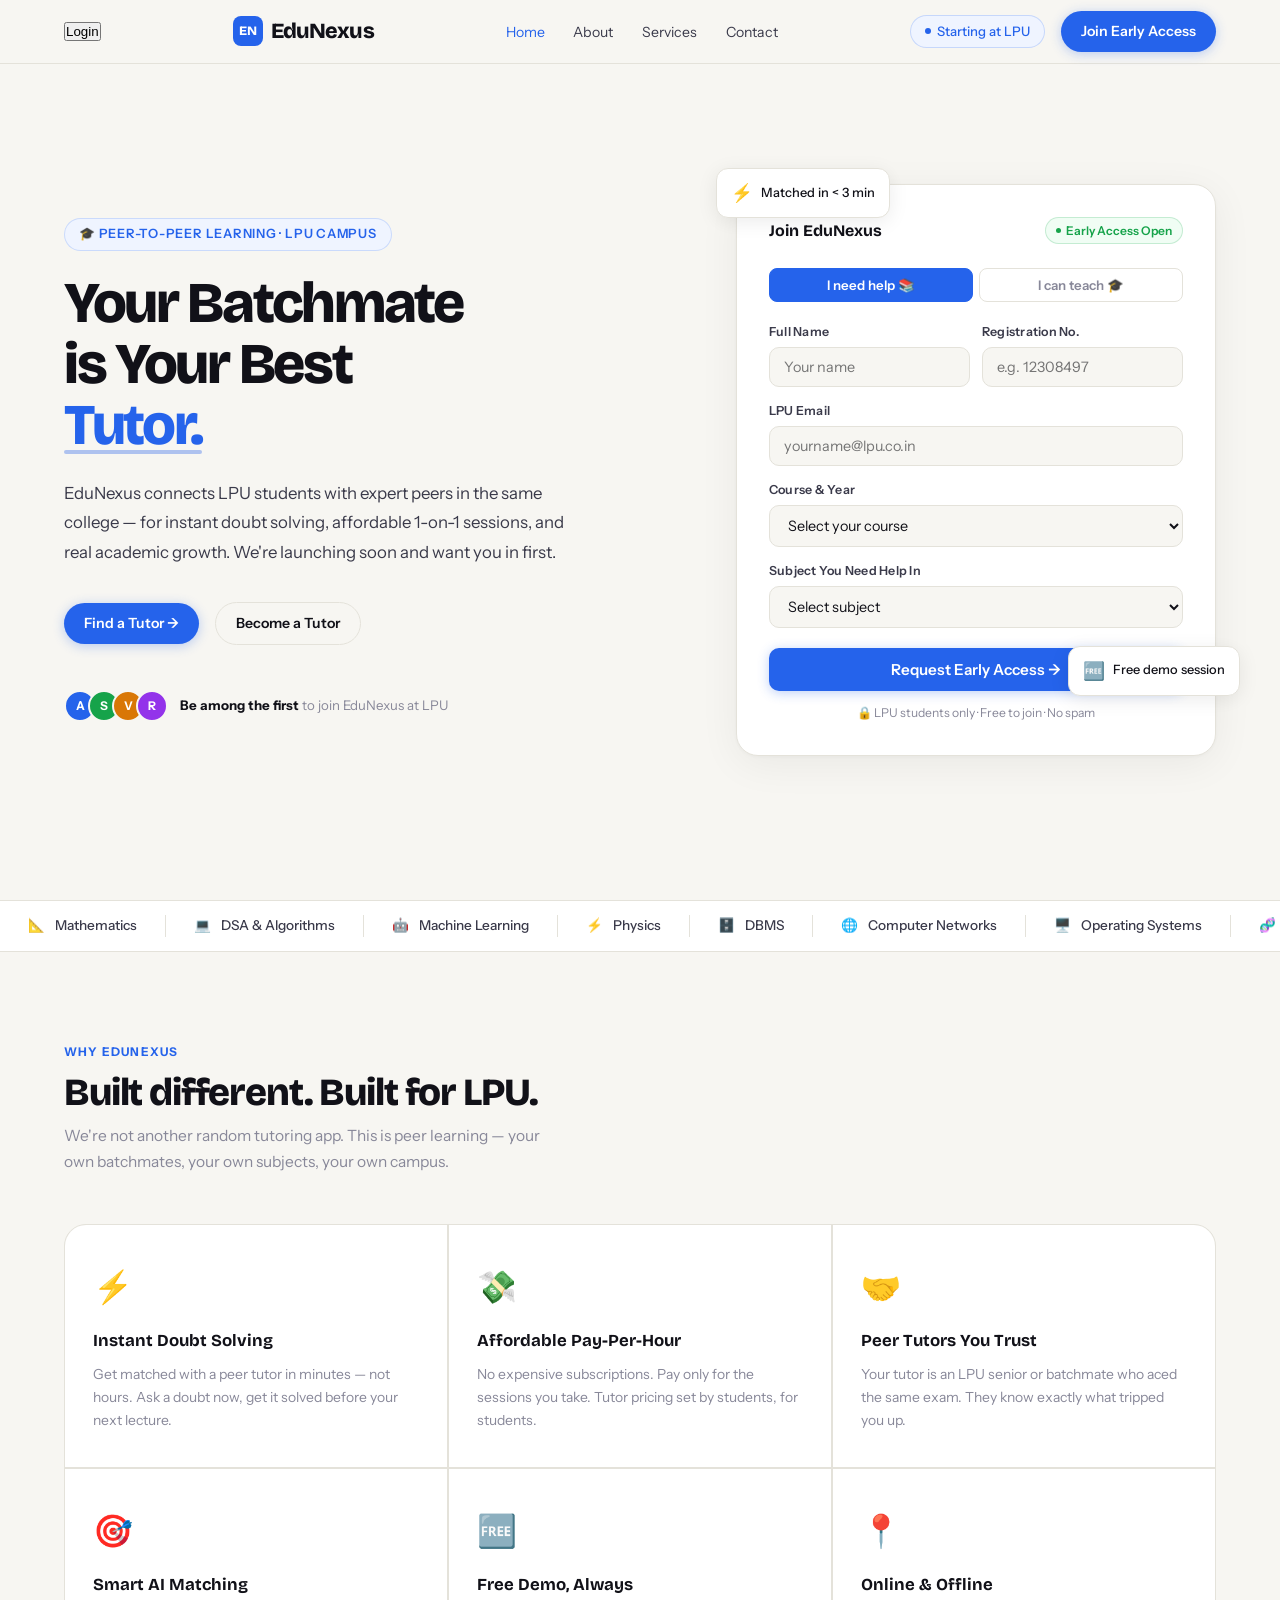
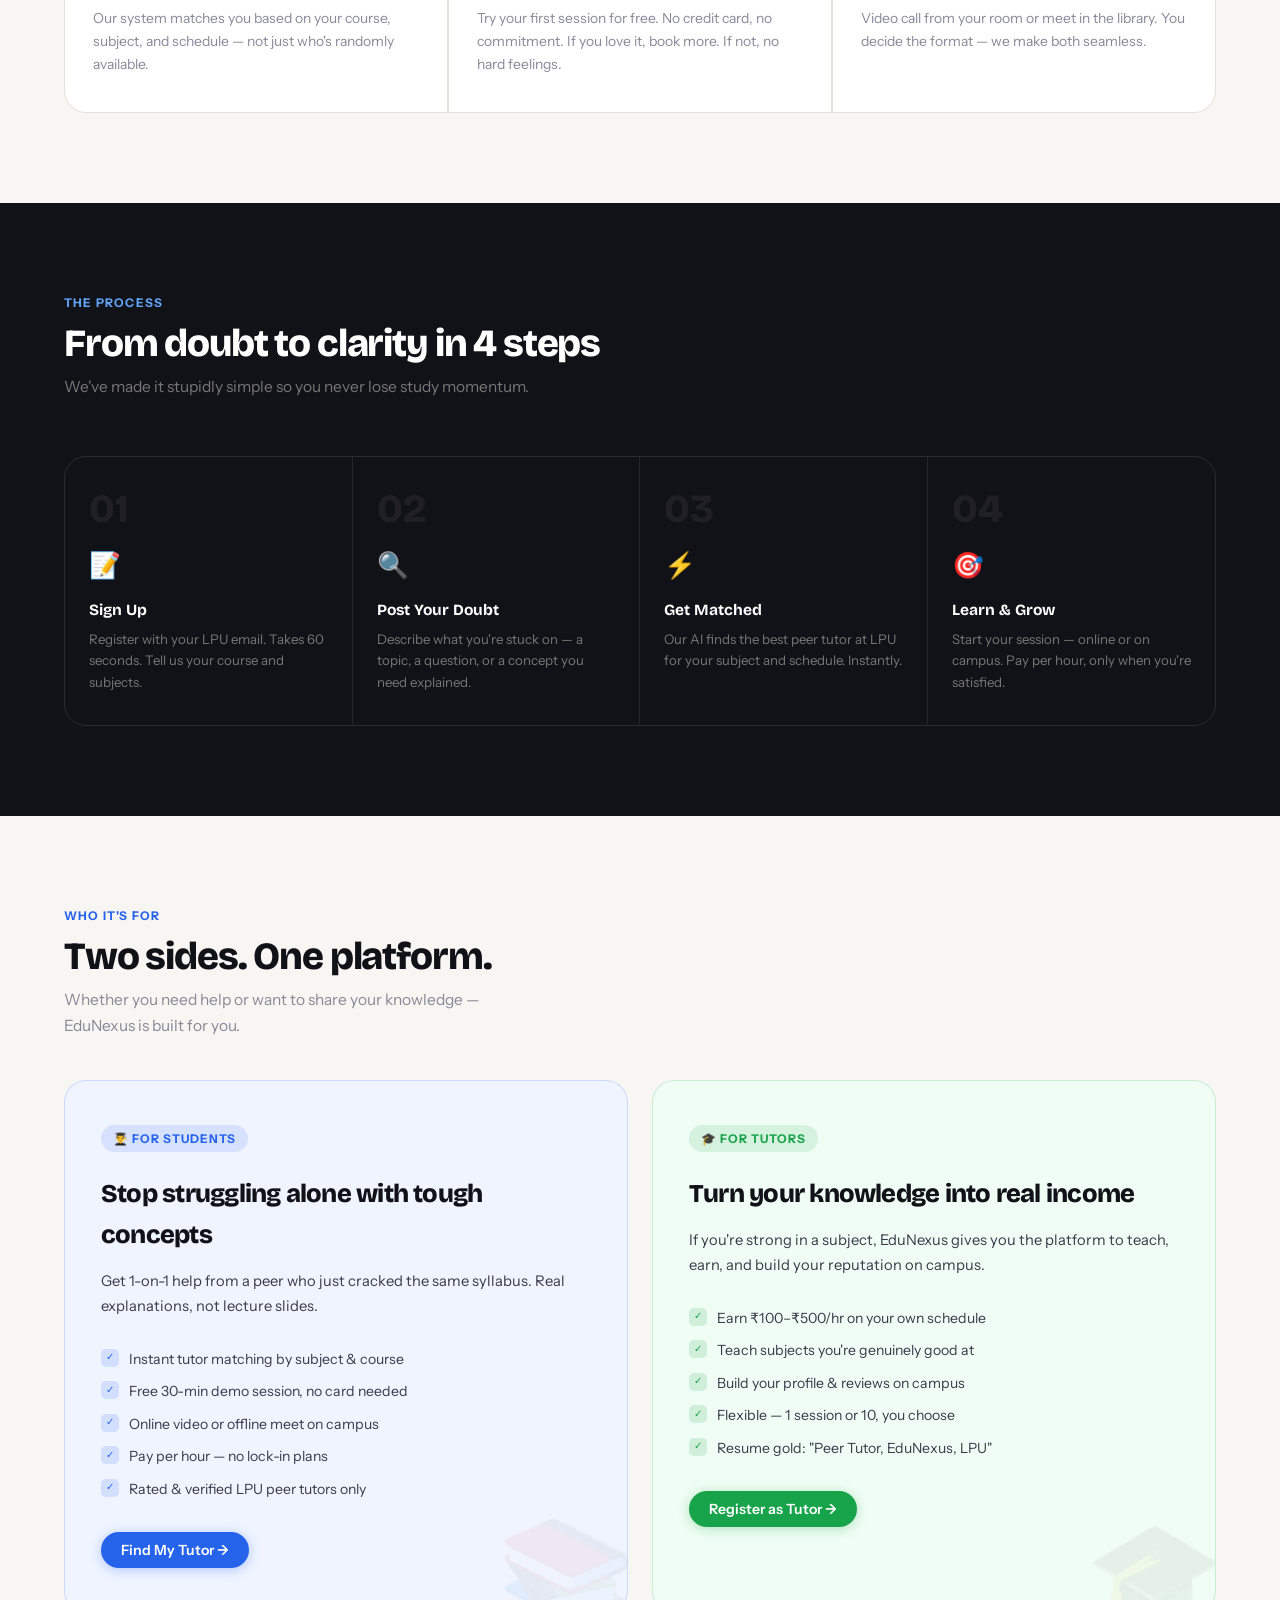
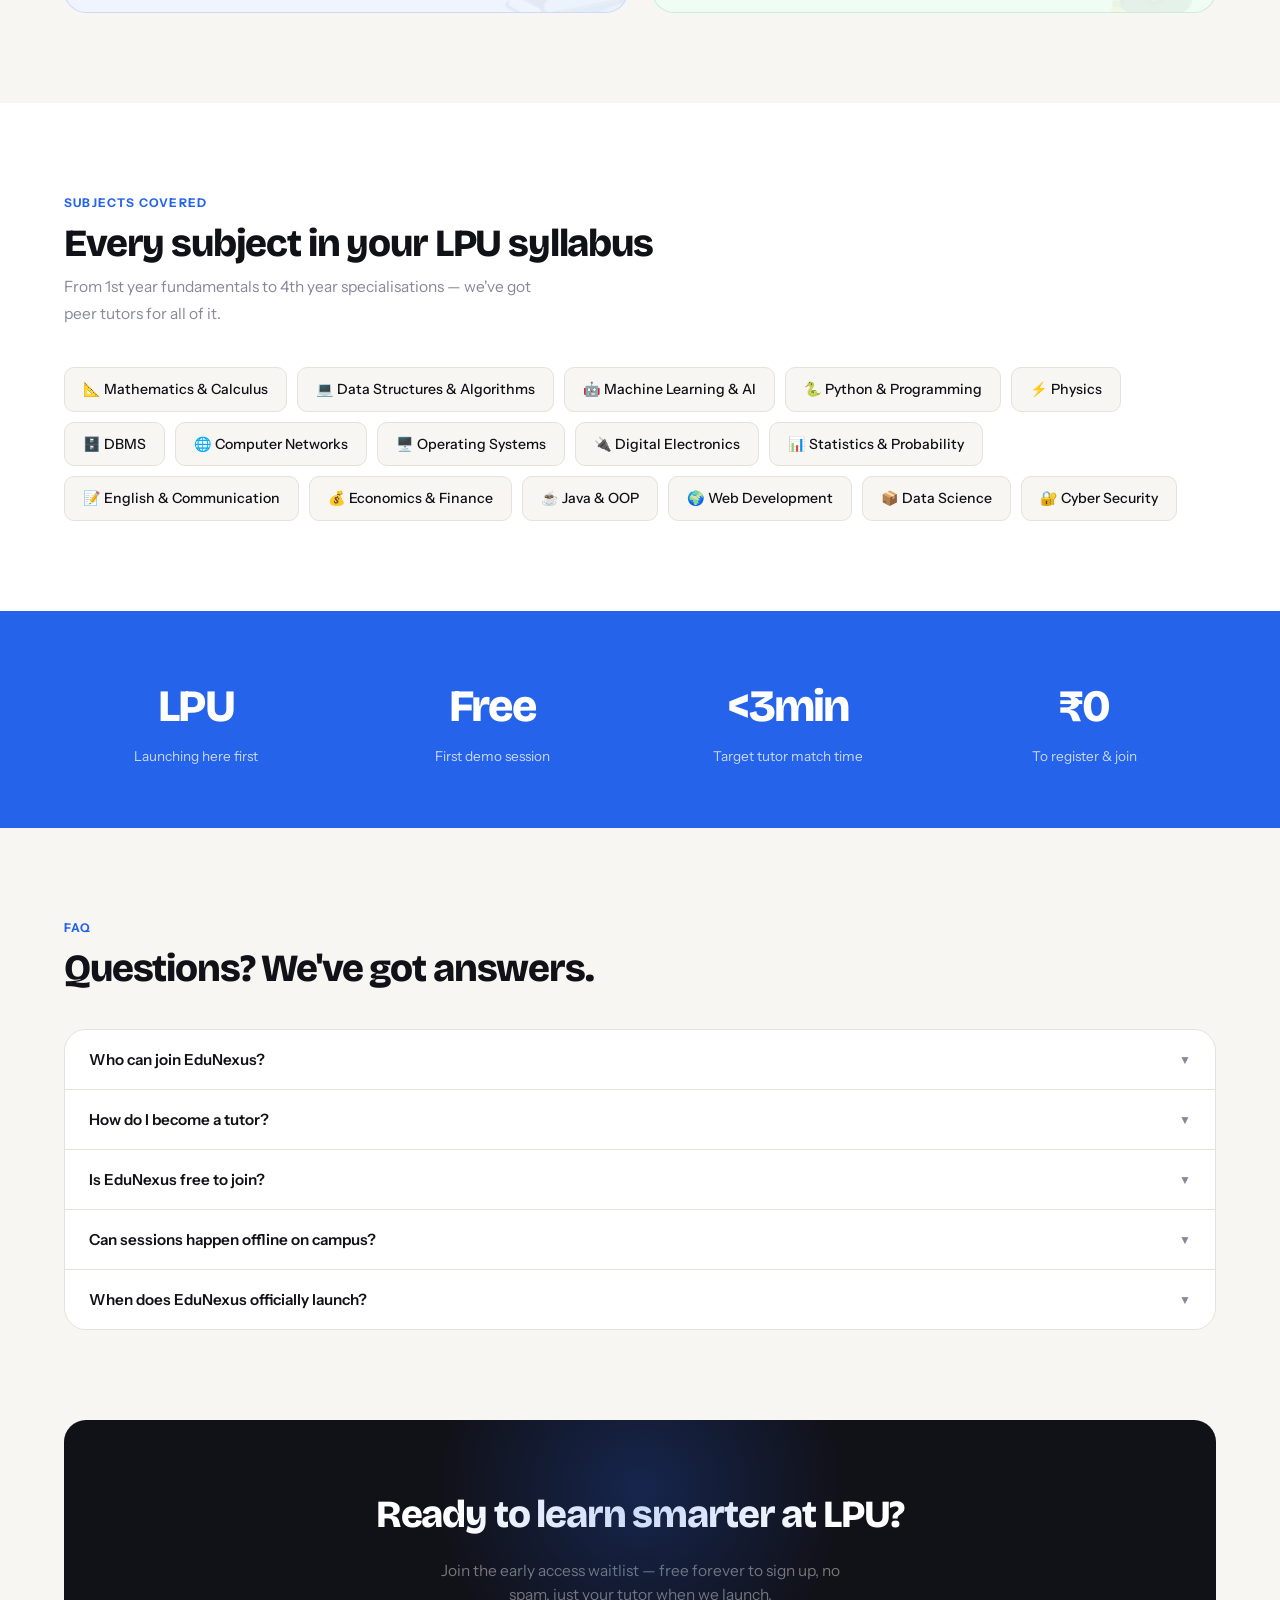
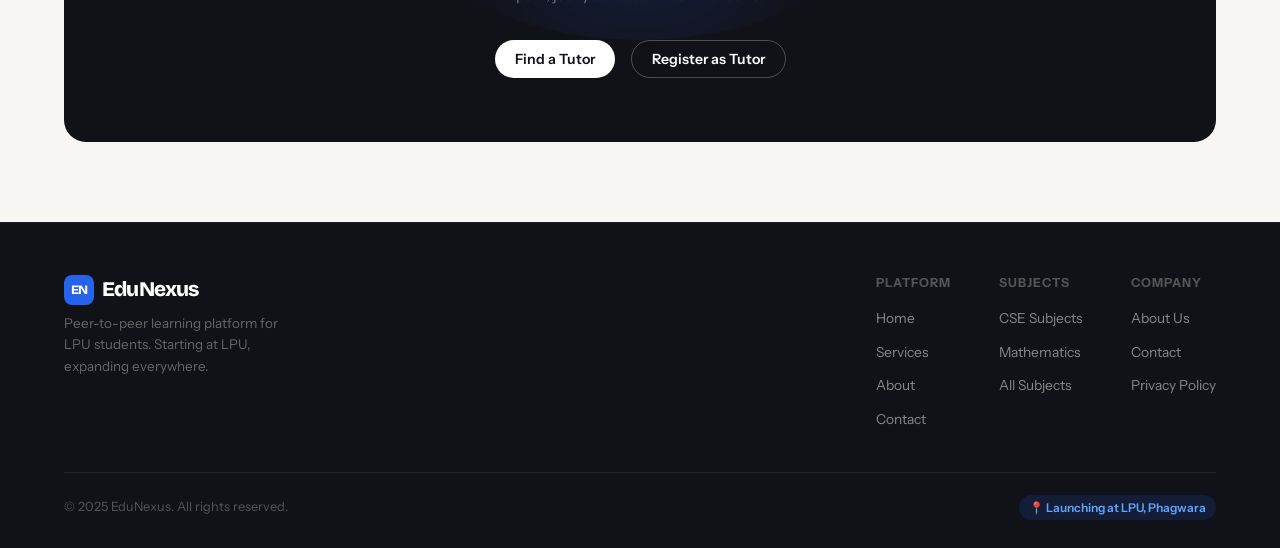
==== commit 1158d7a7: "Update index.html" ====
--- a/index.html
+++ b/index.html
@@ -459,7 +459,7 @@
     <input id="loginEmail" placeholder="Email">
     <input id="loginPassword" type="password" placeholder="Password">
 
-    <button onclick="login()" class="submit-btn">Login →</button>
+    <button onclick="login()" class="btn btn-primary">Login →</button>
 
     <p onclick="closeLogin()" style="text-align:center; margin-top:10px; cursor:pointer; color:gray;">
       Cancel
--- a/styles.css
+++ b/styles.css
@@ -305,3 +305,24 @@
   .form-row { grid-template-columns: 1fr; }
   .page-hero { padding: 90px 5vw 50px; }
 }
+/* LOGIN MODAL */
+.login-modal {
+  position: fixed;
+  top: 0;
+  left: 0;
+  width: 100%;
+  height: 100%;
+  background: rgba(0,0,0,0.6);
+  display: none;
+  justify-content: center;
+  align-items: center;
+  z-index: 999;
+}
+
+.login-card {
+  background: var(--surface);
+  border: 1px solid var(--border);
+  padding: 24px;
+  border-radius: 16px;
+  width: 320px;
+}
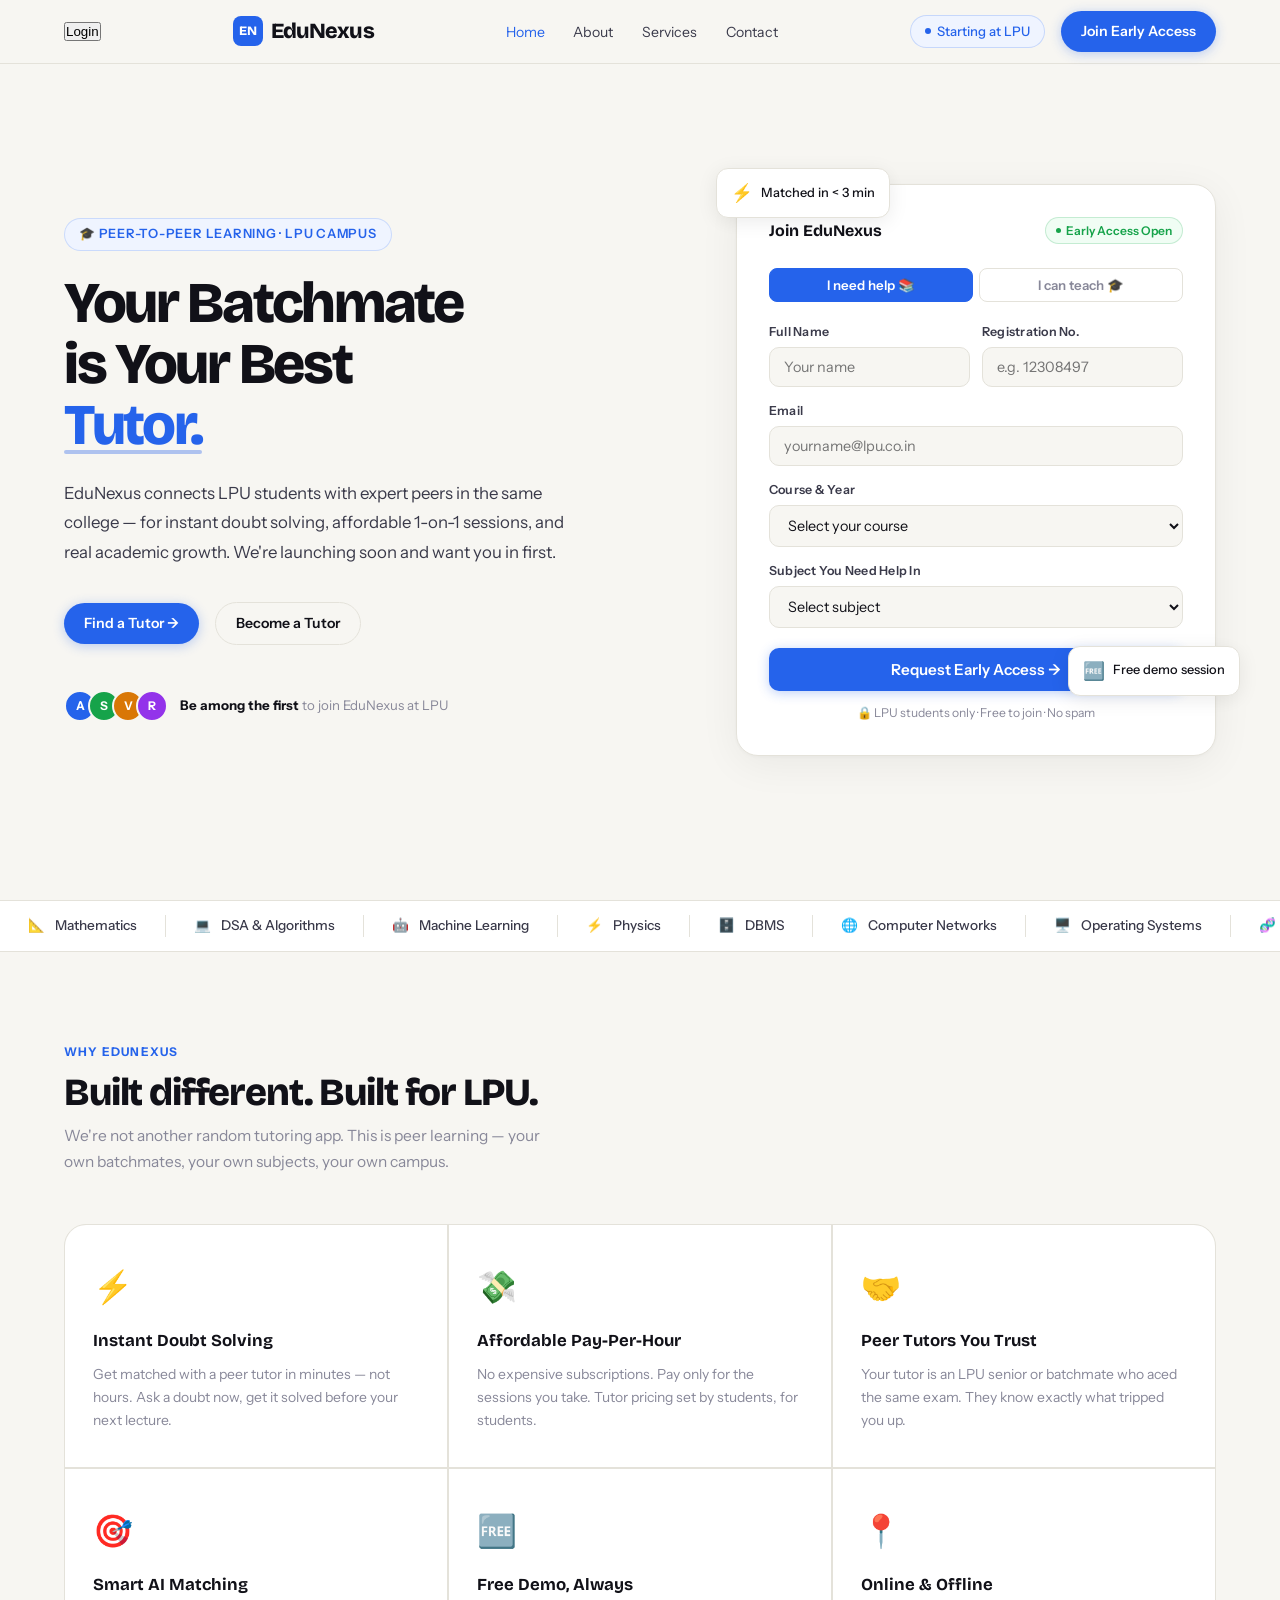
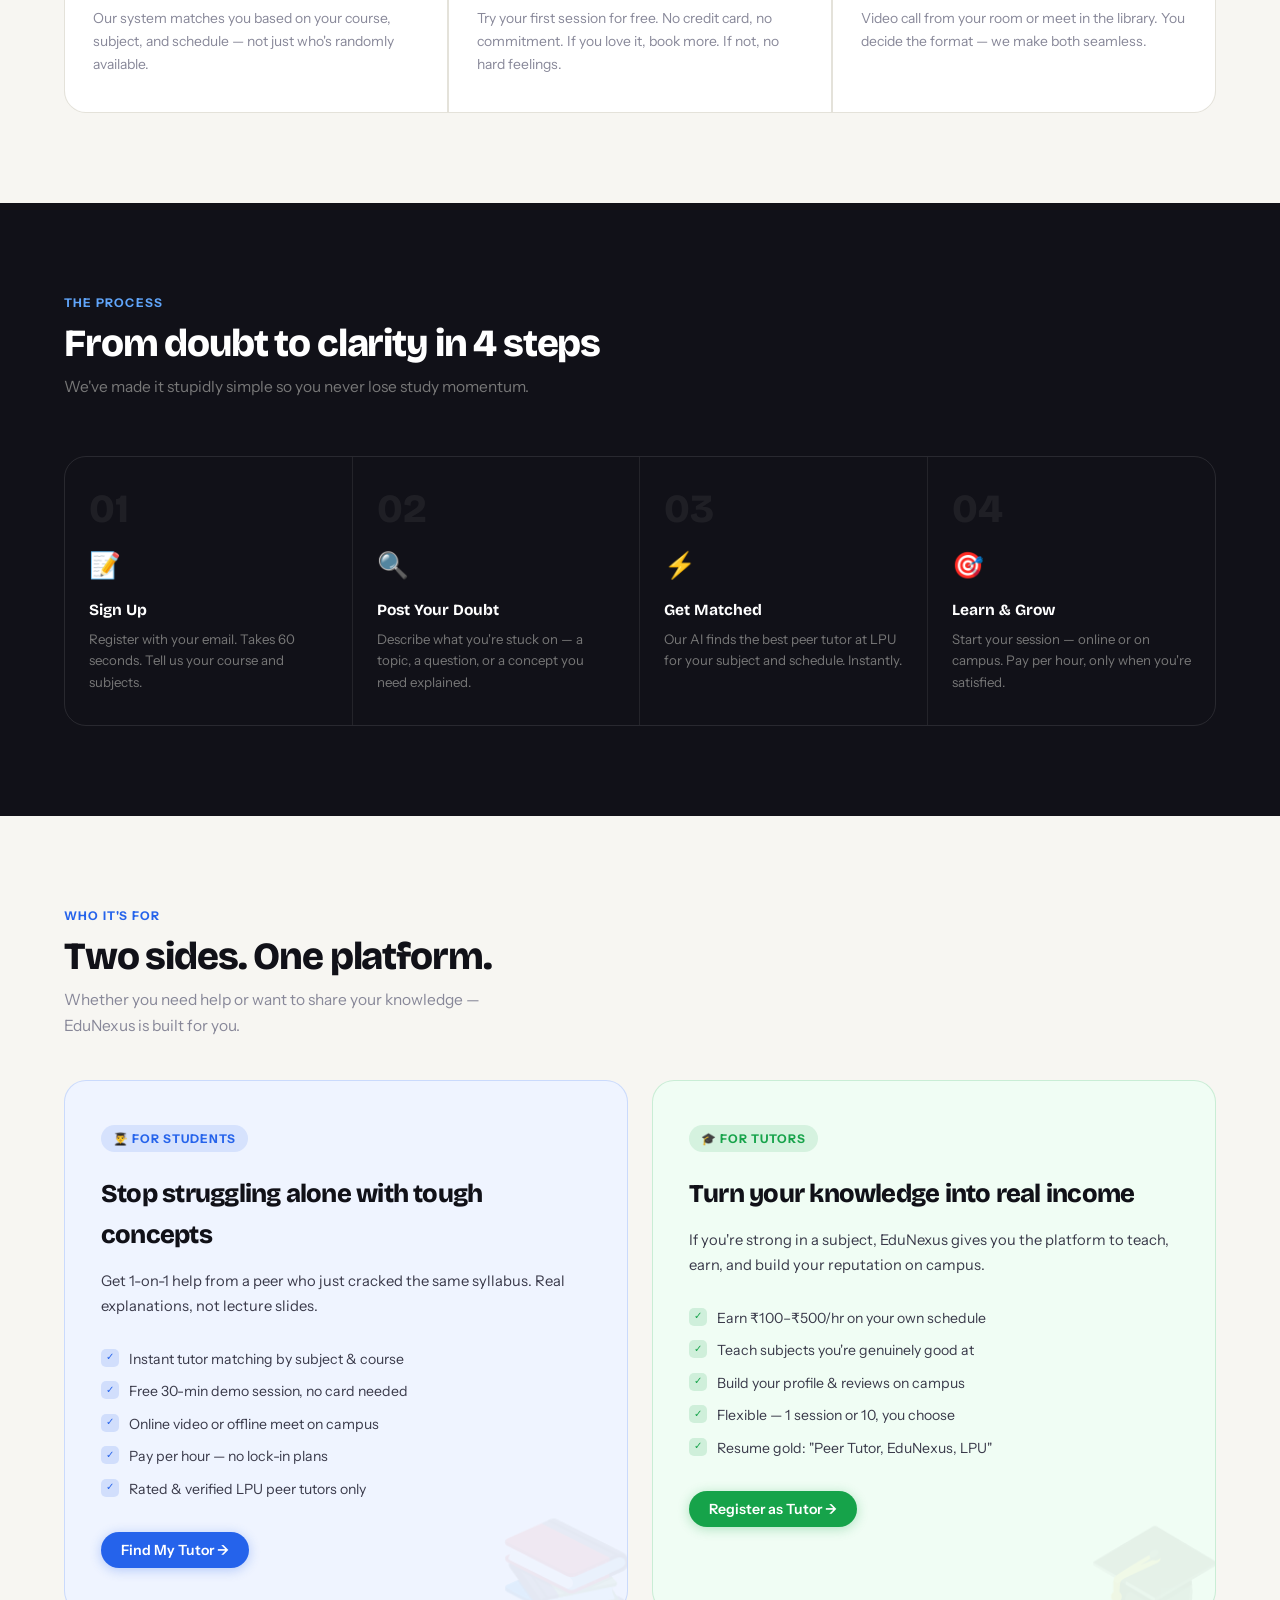
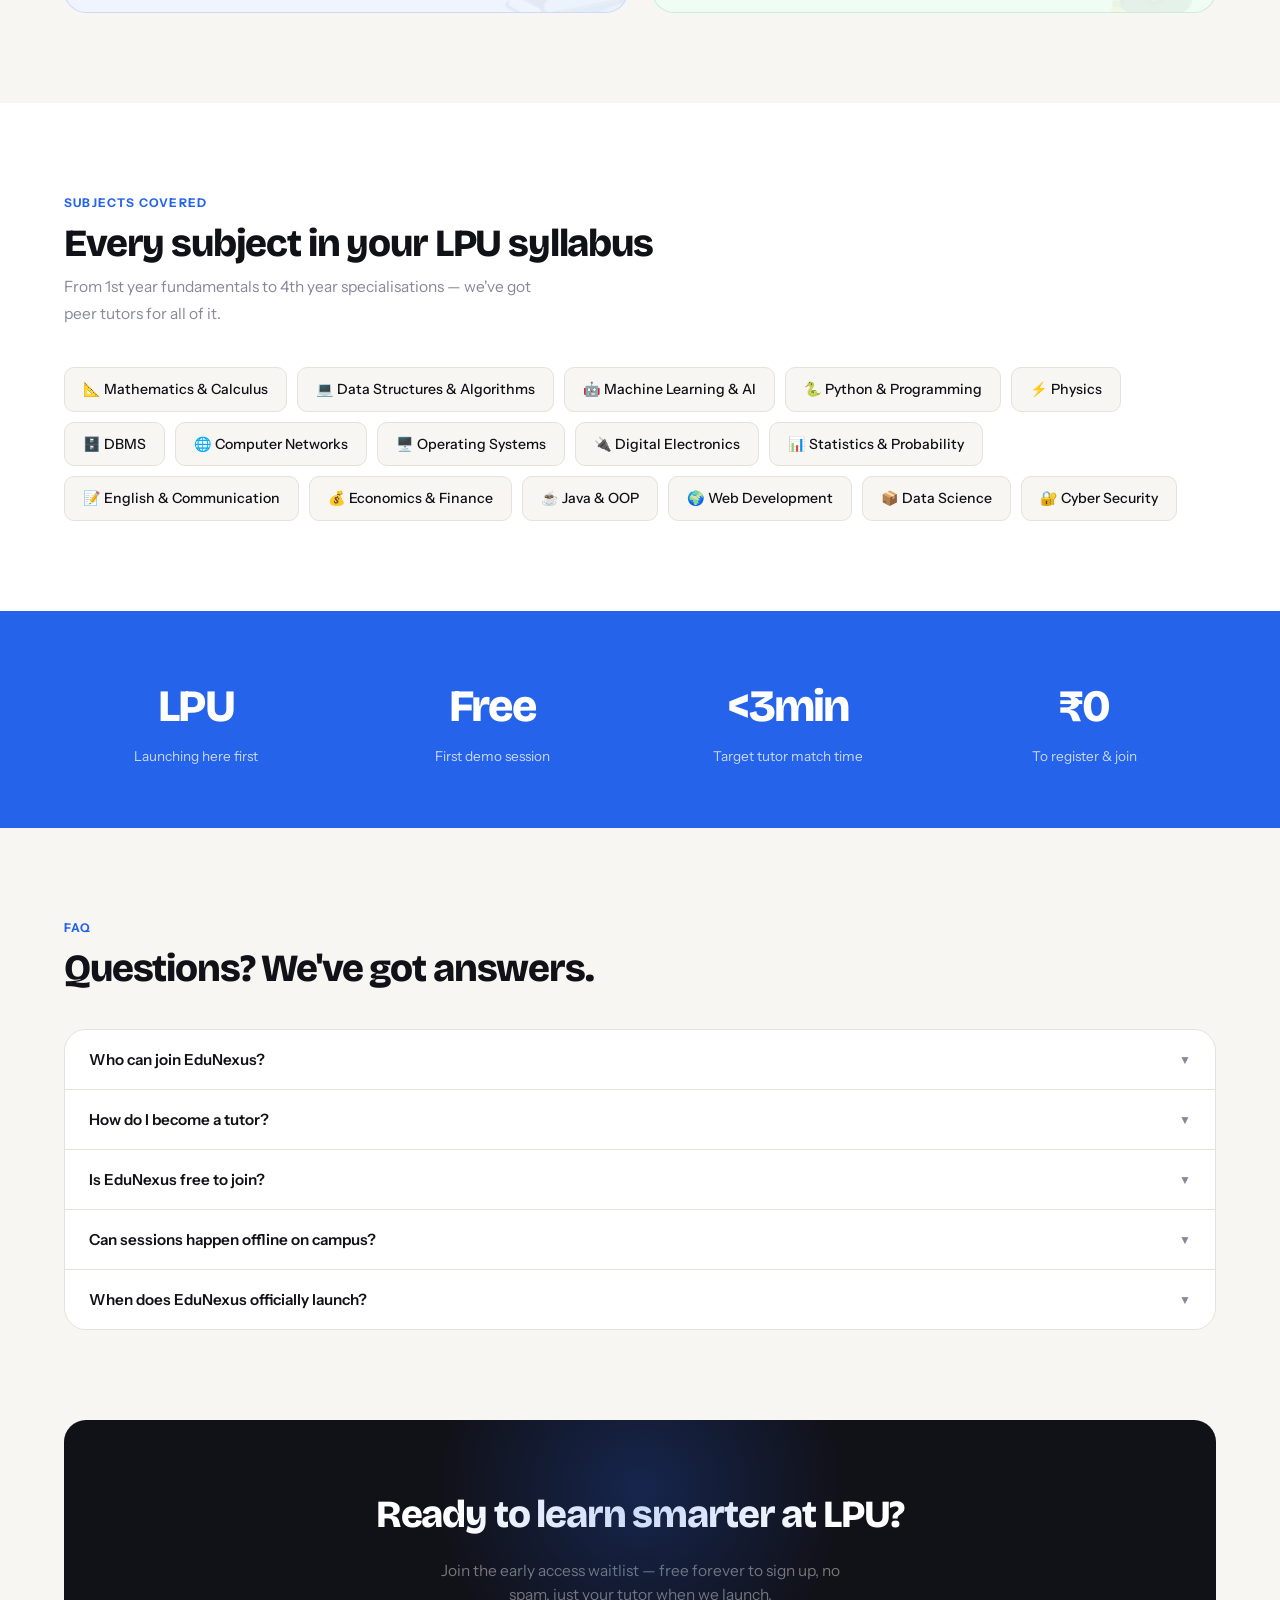
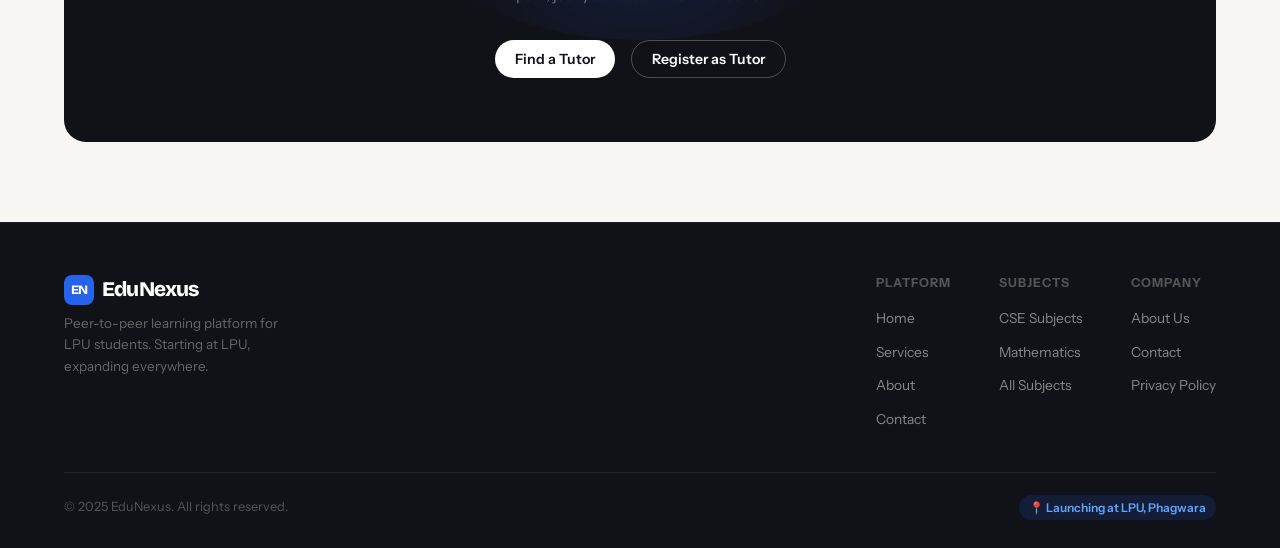
==== commit 405810cd: "Update index.html" ====
--- a/index.html
+++ b/index.html
@@ -193,7 +193,7 @@
           </div>
         </div>
         <div class="form-group">
-          <label>LPU Email</label>
+          <label>Email</label>
           <input type="email" placeholder="yourname@lpu.co.in" id="inp-email">
         </div>
         <div class="form-group">
@@ -206,9 +206,6 @@
             <option>B.Tech CSE — 4th Year</option>
             <option>B.Tech ECE — 2nd Year</option>
             <option>B.Tech ME — 1st Year</option>
-            <option>BCA — 1st Year</option>
-            <option>BBA — 1st Year</option>
-            <option>MBA — 1st Year</option>
             <option>Other</option>
           </select>
         </div>
@@ -249,7 +246,7 @@
       <div class="success-state" id="success-state">
         <div class="success-icon">🎉</div>
         <h3>You're on the list!</h3>
-        <p>We'll reach out to your LPU email as soon as EduNexus goes live on campus. Stay tuned!</p>
+        <p>We'll reach out to your email as soon as EduNexus goes live on campus. Stay tuned!</p>
       </div>
     </div>
     <div class="floating-chip chip-2"><span class="chip-icon">🆓</span> Free demo session</div>
@@ -269,7 +266,6 @@
     <div class="marquee-item"><span>🧬</span> Chemistry</div>
     <div class="marquee-item"><span>📊</span> Statistics</div>
     <div class="marquee-item"><span>📝</span> English & Comms</div>
-    <div class="marquee-item"><span>💰</span> Economics</div>
     <div class="marquee-item"><span>🔌</span> Digital Electronics</div>
     <div class="marquee-item"><span>📐</span> Mathematics</div>
     <div class="marquee-item"><span>💻</span> DSA & Algorithms</div>
@@ -281,7 +277,6 @@
     <div class="marquee-item"><span>🧬</span> Chemistry</div>
     <div class="marquee-item"><span>📊</span> Statistics</div>
     <div class="marquee-item"><span>📝</span> English & Comms</div>
-    <div class="marquee-item"><span>💰</span> Economics</div>
     <div class="marquee-item"><span>🔌</span> Digital Electronics</div>
   </div>
 </div>
@@ -307,7 +302,7 @@
   <div class="section-h">From doubt to clarity in 4 steps</div>
   <p class="section-p">We've made it stupidly simple so you never lose study momentum.</p>
   <div class="steps">
-    <div class="step"><div class="step-n">01</div><div class="step-icon">📝</div><div class="step-title">Sign Up</div><p class="step-desc">Register with your LPU email. Takes 60 seconds. Tell us your course and subjects.</p></div>
+    <div class="step"><div class="step-n">01</div><div class="step-icon">📝</div><div class="step-title">Sign Up</div><p class="step-desc">Register with your email. Takes 60 seconds. Tell us your course and subjects.</p></div>
     <div class="step"><div class="step-n">02</div><div class="step-icon">🔍</div><div class="step-title">Post Your Doubt</div><p class="step-desc">Describe what you're stuck on — a topic, a question, or a concept you need explained.</p></div>
     <div class="step"><div class="step-n">03</div><div class="step-icon">⚡</div><div class="step-title">Get Matched</div><p class="step-desc">Our AI finds the best peer tutor at LPU for your subject and schedule. Instantly.</p></div>
     <div class="step"><div class="step-n">04</div><div class="step-icon">🎯</div><div class="step-title">Learn & Grow</div><p class="step-desc">Start your session — online or on campus. Pay per hour, only when you're satisfied.</p></div>
@@ -389,7 +384,7 @@
   <div class="section-kicker">FAQ</div>
   <div class="section-h">Questions? We've got answers.</div>
   <div class="faq-list">
-    <div class="faq-item"><button class="faq-q" onclick="toggleFaq(this)">Who can join EduNexus? <span class="arrow">▼</span></button><div class="faq-a"><div class="faq-a-inner">Right now, EduNexus is exclusively for students of Lovely Professional University (LPU). You'll register using your LPU email ID. We plan to expand to other colleges after the LPU launch.</div></div></div>
+    <div class="faq-item"><button class="faq-q" onclick="toggleFaq(this)">Who can join EduNexus? <span class="arrow">▼</span></button><div class="faq-a"><div class="faq-a-inner">Right now, EduNexus is exclusively for students of Lovely Professional University (LPU). You'll register using your email ID. We plan to expand to other colleges after the LPU launch.</div></div></div>
     <div class="faq-item"><button class="faq-q" onclick="toggleFaq(this)">How do I become a tutor? <span class="arrow">▼</span></button><div class="faq-a"><div class="faq-a-inner">Any LPU student with a strong grasp of a subject can become a tutor. Just register with the "I can teach" option, tell us your subjects and CGPA, and we'll review your profile. No minimum experience required — just genuine subject knowledge.</div></div></div>
     <div class="faq-item"><button class="faq-q" onclick="toggleFaq(this)">Is EduNexus free to join? <span class="arrow">▼</span></button><div class="faq-a"><div class="faq-a-inner">Registering is completely free. Your first demo session is also free. After that, you pay per hour directly to your tutor. Pricing is set by the tutor (typically ₹100–₹500/hr) with no platform subscription fees right now.</div></div></div>
     <div class="faq-item"><button class="faq-q" onclick="toggleFaq(this)">Can sessions happen offline on campus? <span class="arrow">▼</span></button><div class="faq-a"><div class="faq-a-inner">Yes! Since both students and tutors are on the same campus, you can meet in the library, a study room, or any preferred spot. Online video sessions are also fully supported.</div></div></div>
--- a/styles.css
+++ b/styles.css
@@ -326,3 +326,13 @@
   border-radius: 16px;
   width: 320px;
 }
+.submit-btn {
+  width: 100%;
+  padding: 10px;
+  background: var(--primary);
+  color: white;
+  border: none;
+  border-radius: 10px;
+  cursor: pointer;
+  font-weight: 600;
+}
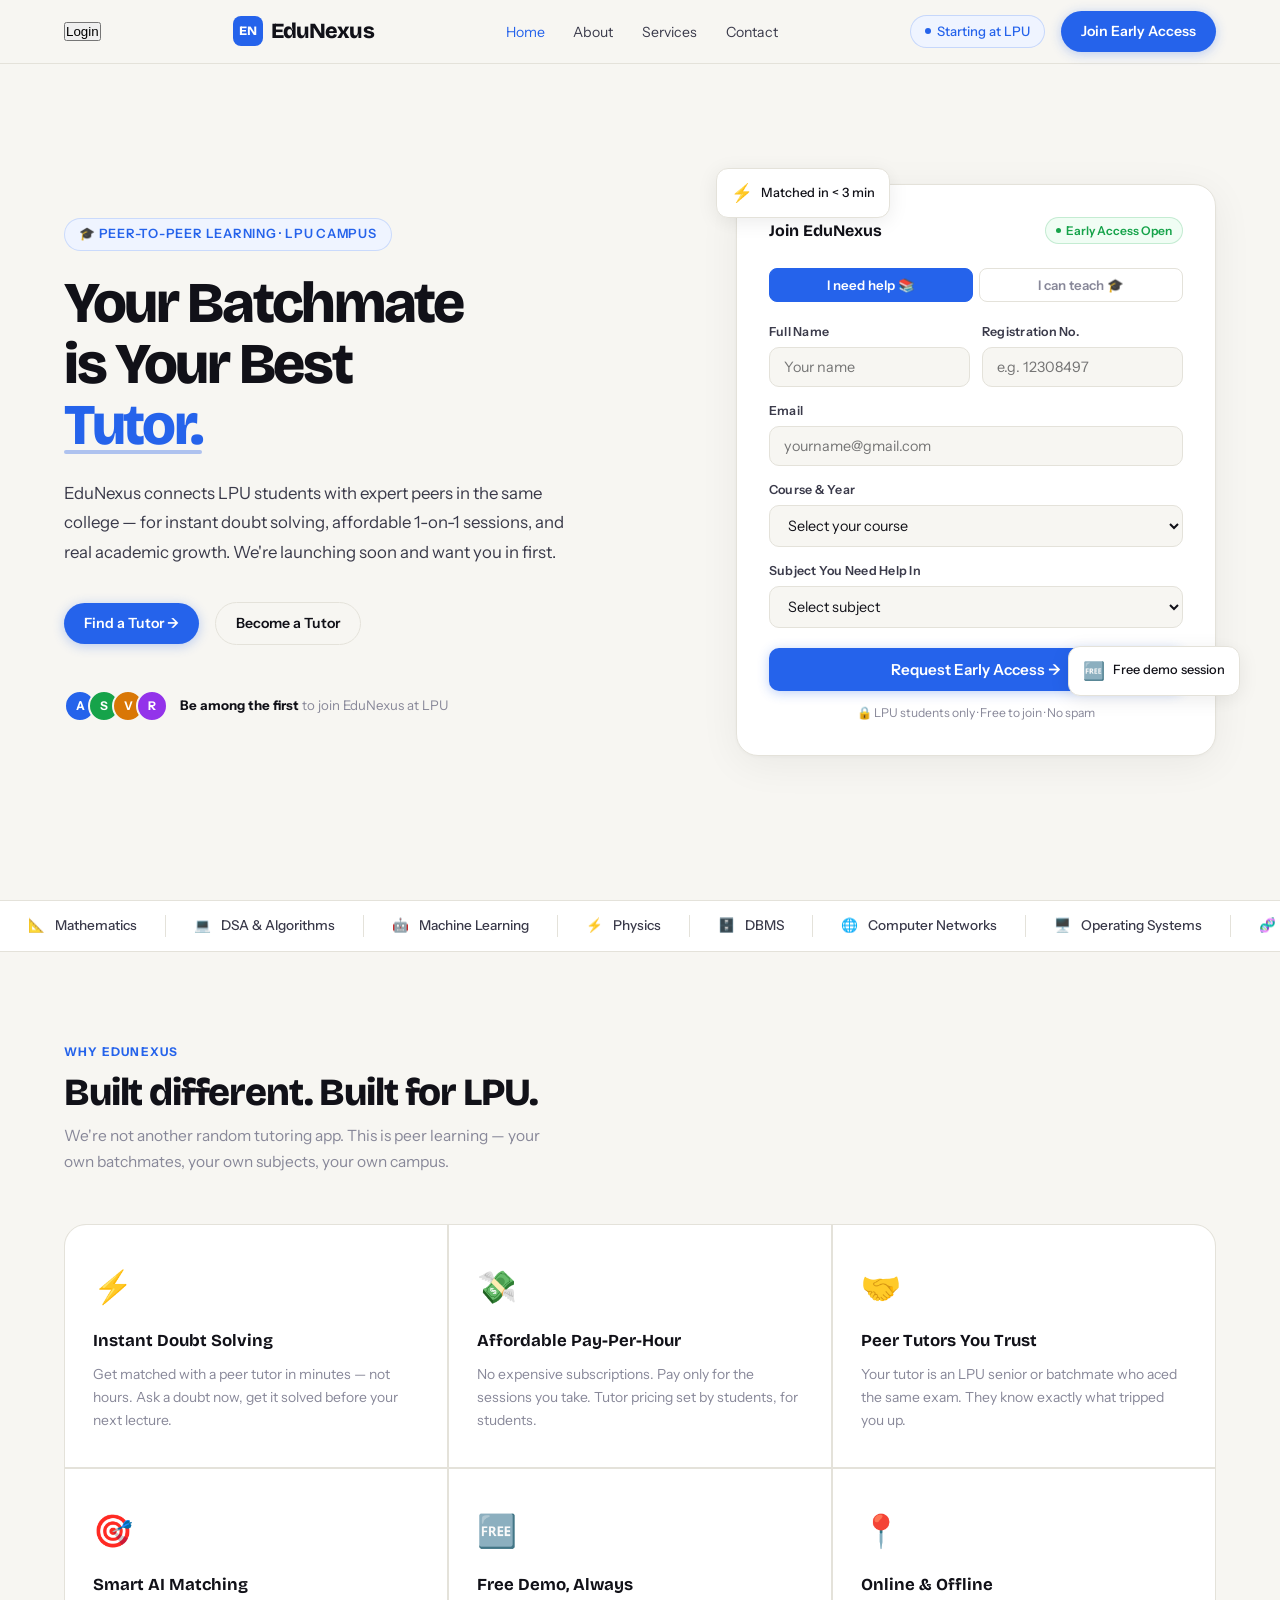
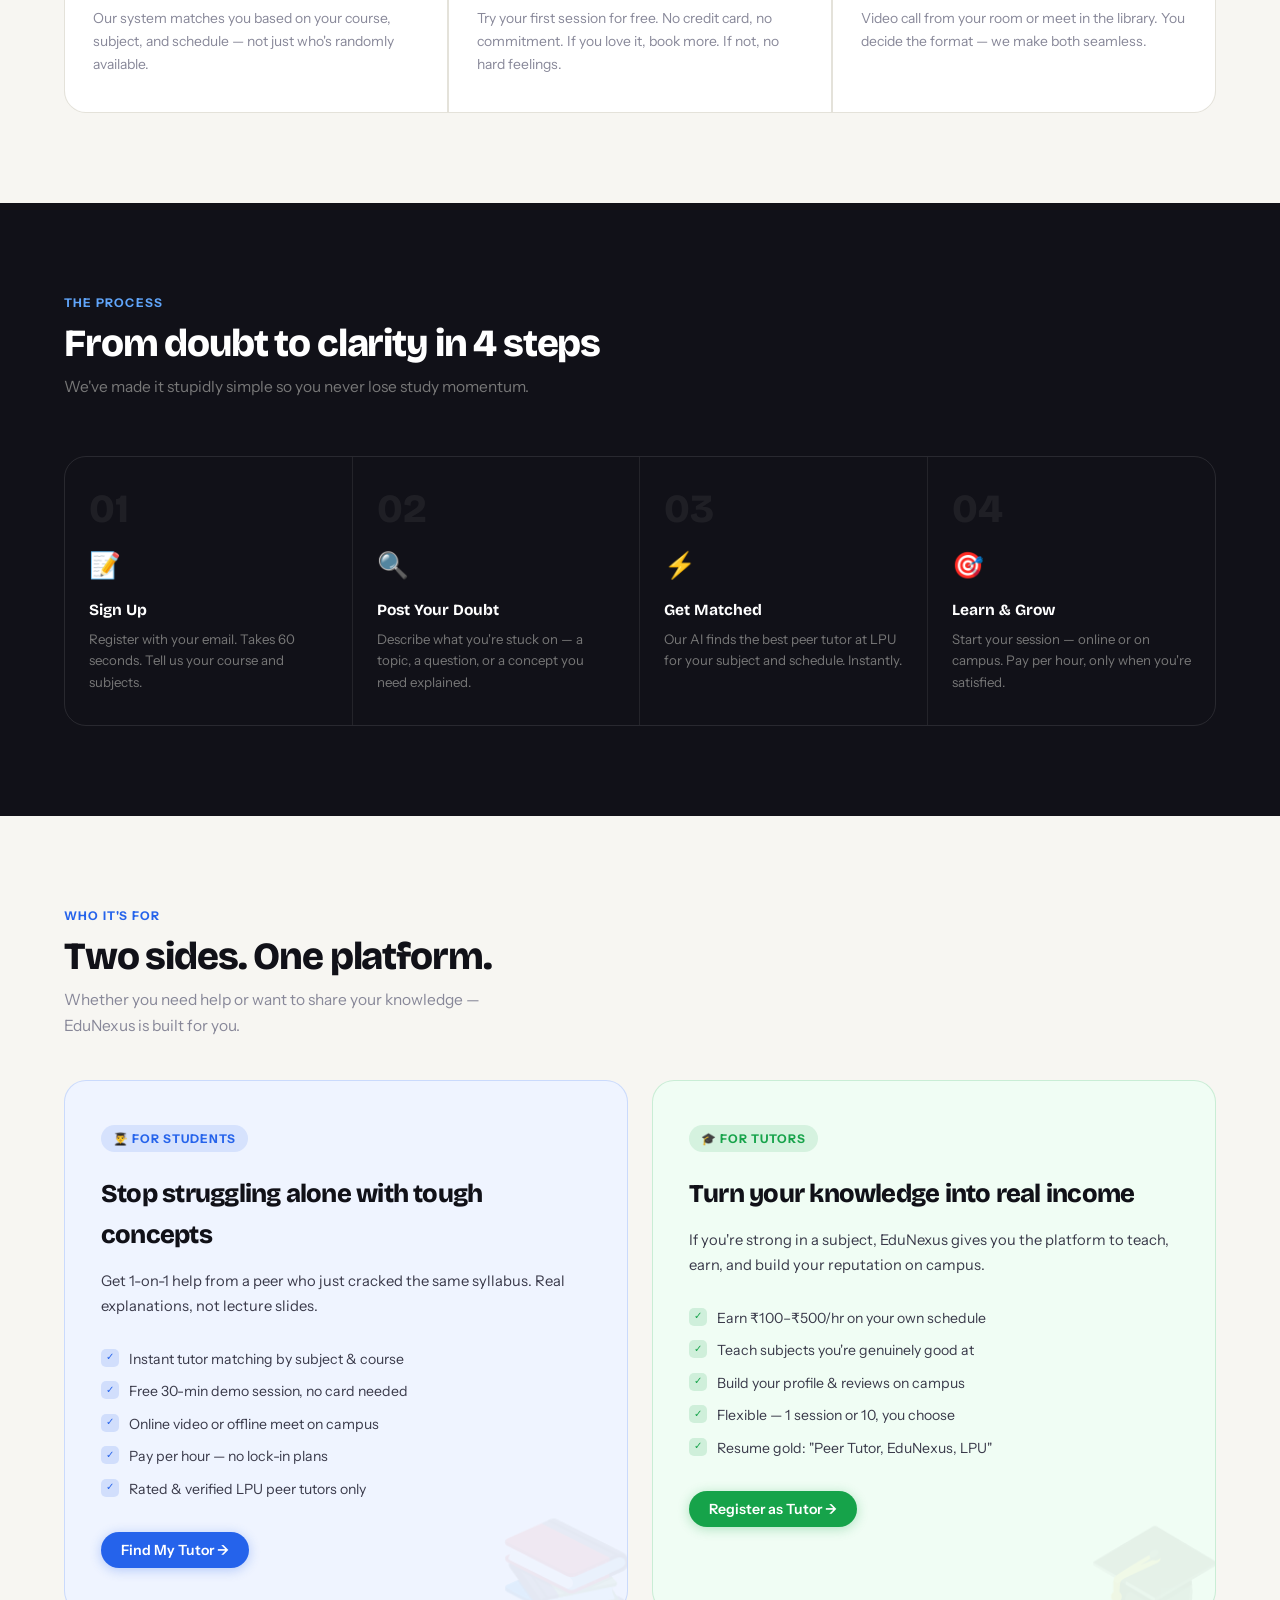
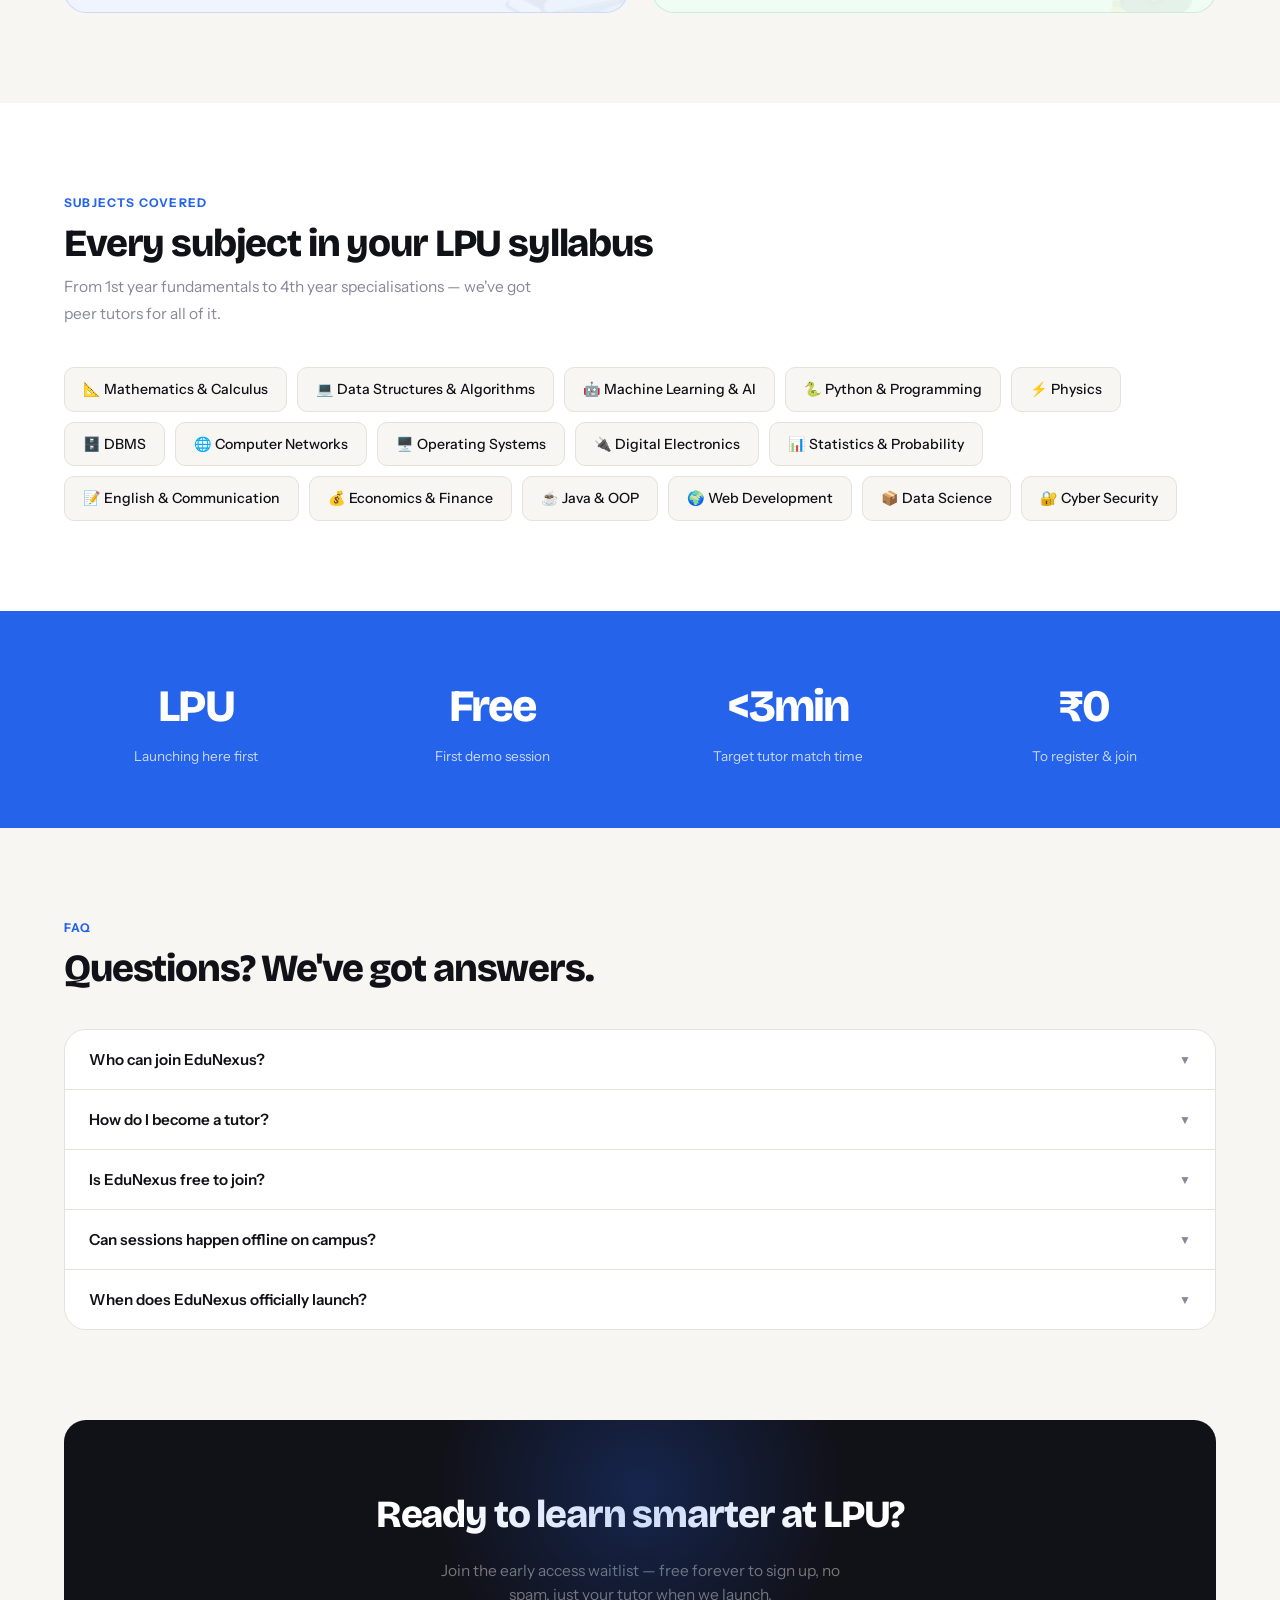
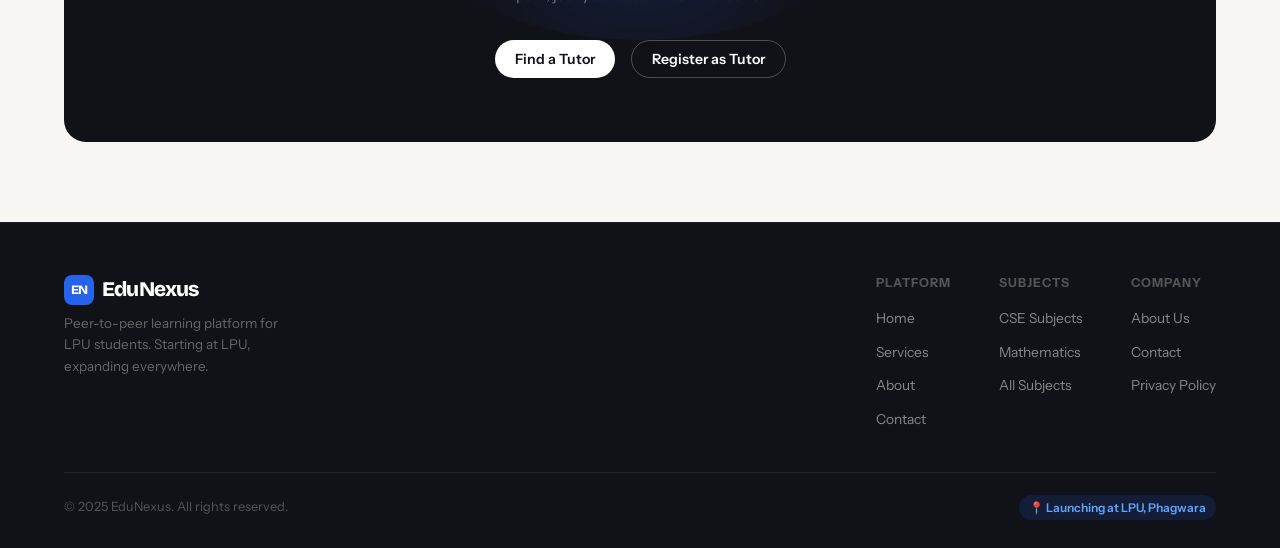
==== commit 4fbafbf5: "Update index.html" ====
--- a/index.html
+++ b/index.html
@@ -194,7 +194,7 @@
         </div>
         <div class="form-group">
           <label>Email</label>
-          <input type="email" placeholder="yourname@lpu.co.in" id="inp-email">
+          <input type="email" placeholder="yourname@gmail.com" id="inp-email">
         </div>
         <div class="form-group">
           <label>Course & Year</label>
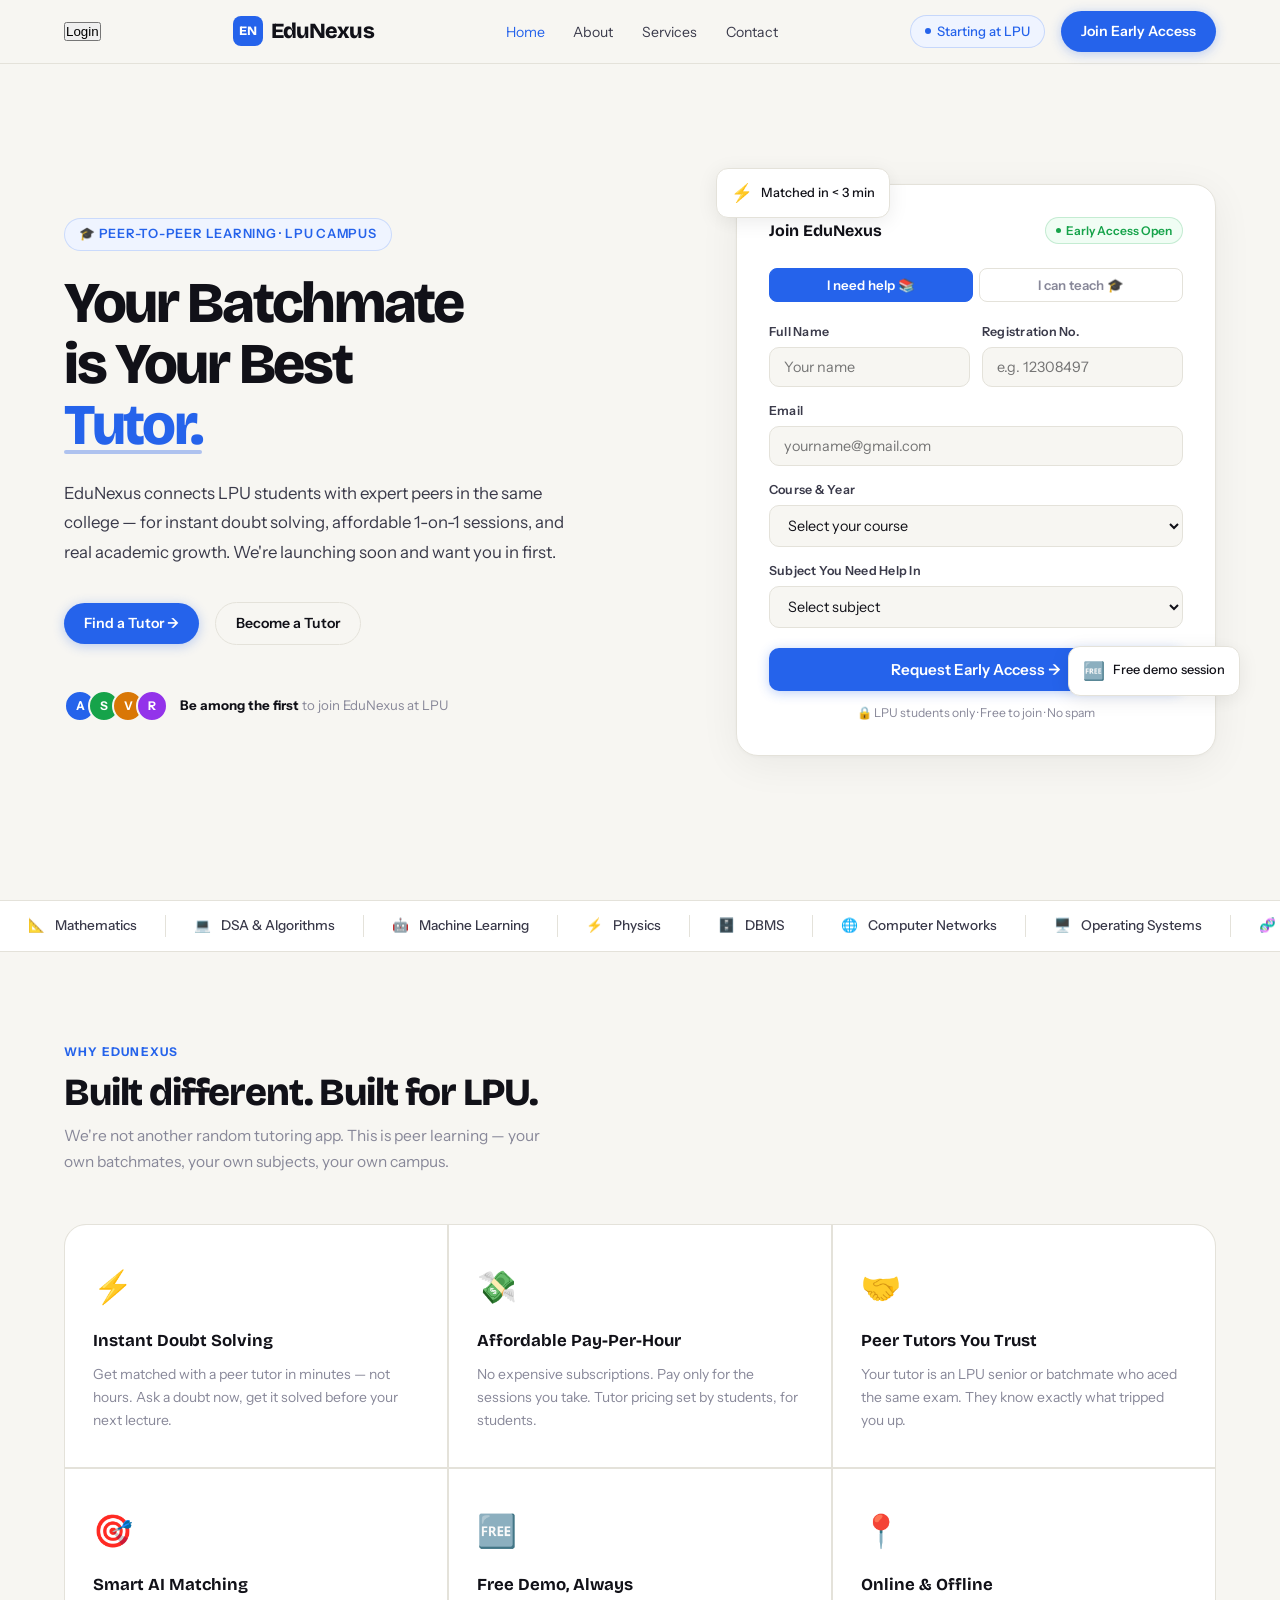
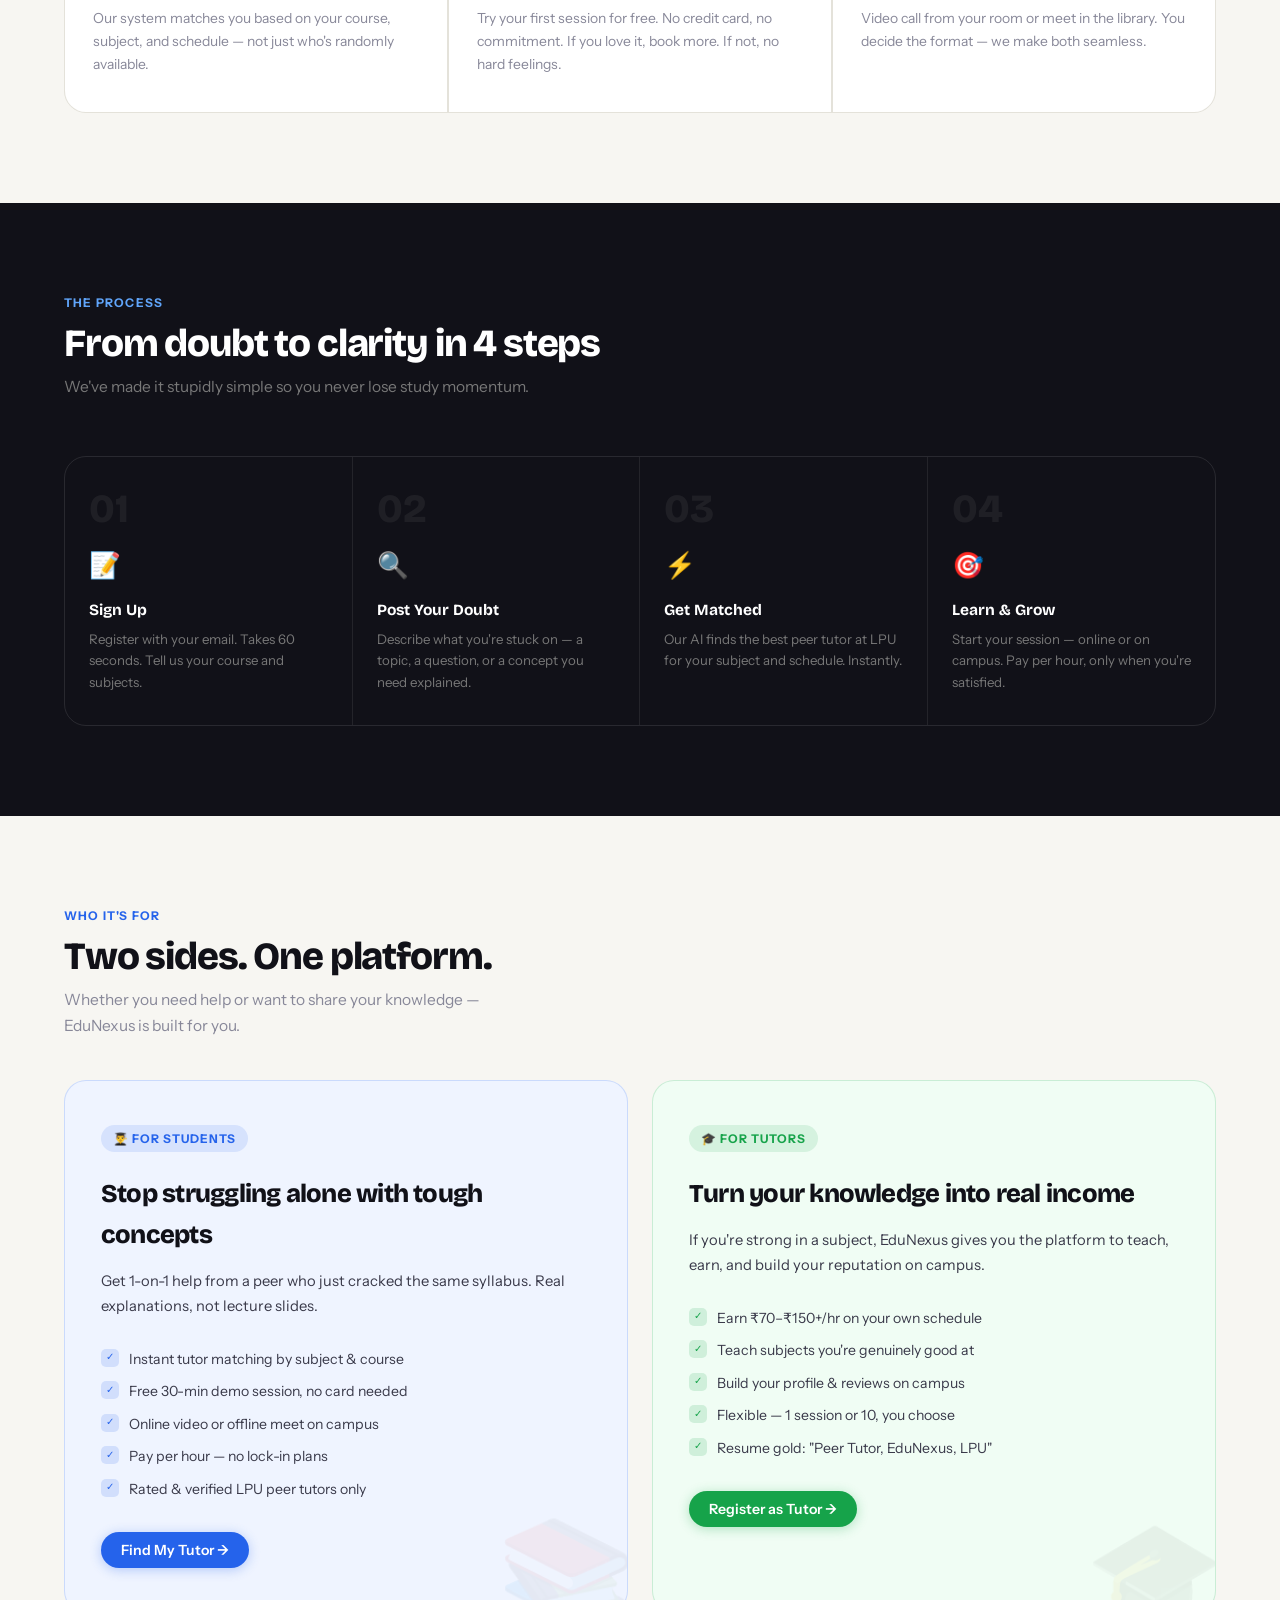
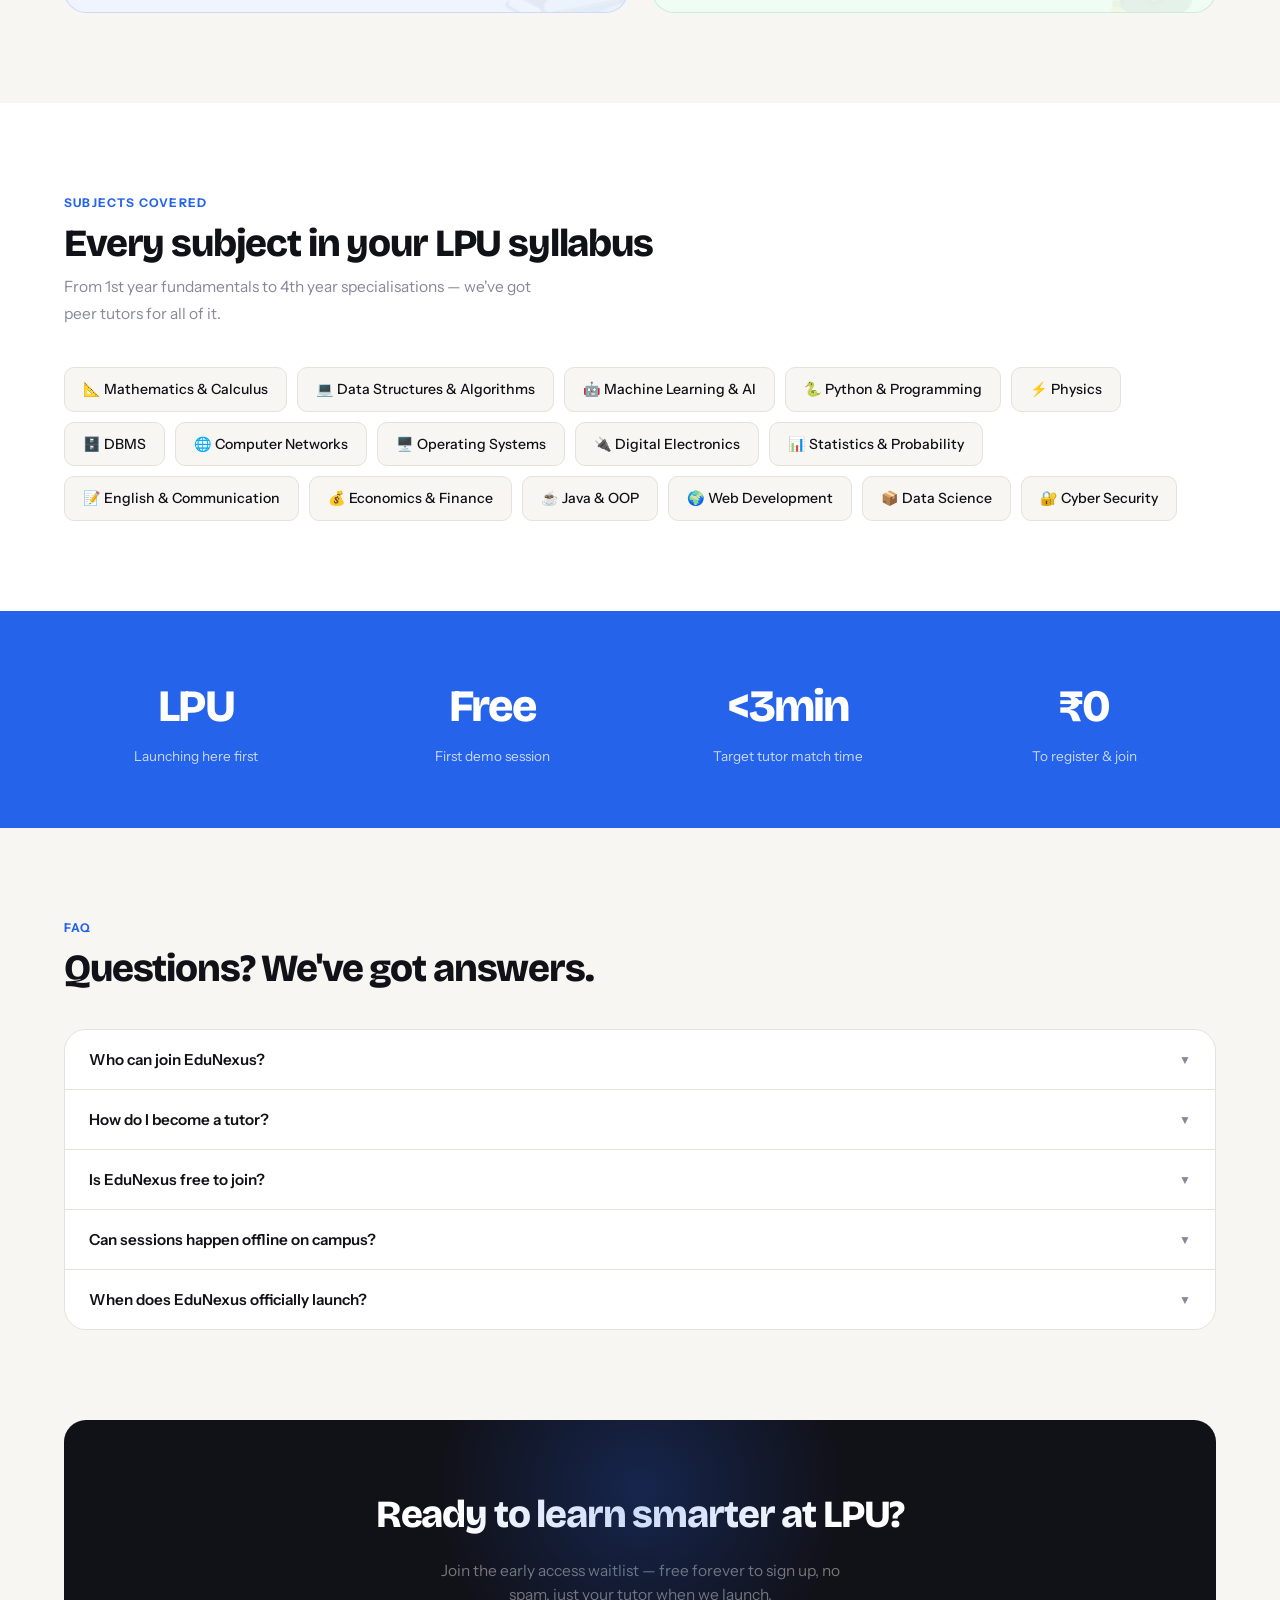
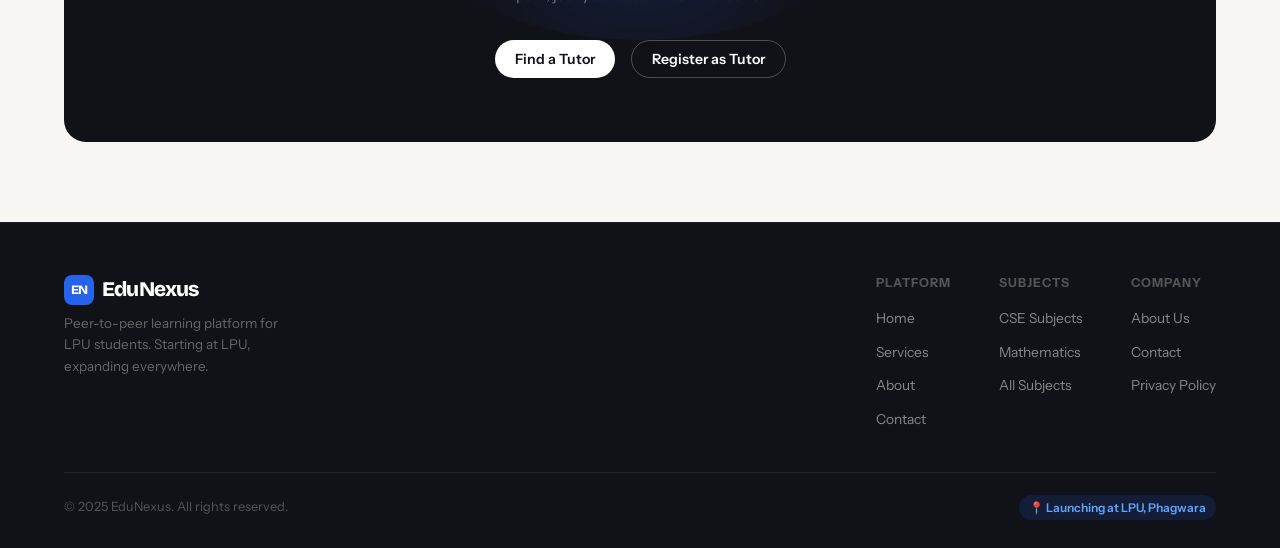
==== commit ebda2fc0: "Update index.html" ====
--- a/index.html
+++ b/index.html
@@ -334,7 +334,7 @@
       <h3>Turn your knowledge into real income</h3>
       <p>If you're strong in a subject, EduNexus gives you the platform to teach, earn, and build your reputation on campus.</p>
       <ul class="dual-list">
-        <li><div class="dl-check">✓</div> Earn ₹100–₹500/hr on your own schedule</li>
+        <li><div class="dl-check">✓</div> Earn ₹70–₹150+/hr on your own schedule</li>
         <li><div class="dl-check">✓</div> Teach subjects you're genuinely good at</li>
         <li><div class="dl-check">✓</div> Build your profile & reviews on campus</li>
         <li><div class="dl-check">✓</div> Flexible — 1 session or 10, you choose</li>
@@ -386,7 +386,7 @@
   <div class="faq-list">
     <div class="faq-item"><button class="faq-q" onclick="toggleFaq(this)">Who can join EduNexus? <span class="arrow">▼</span></button><div class="faq-a"><div class="faq-a-inner">Right now, EduNexus is exclusively for students of Lovely Professional University (LPU). You'll register using your email ID. We plan to expand to other colleges after the LPU launch.</div></div></div>
     <div class="faq-item"><button class="faq-q" onclick="toggleFaq(this)">How do I become a tutor? <span class="arrow">▼</span></button><div class="faq-a"><div class="faq-a-inner">Any LPU student with a strong grasp of a subject can become a tutor. Just register with the "I can teach" option, tell us your subjects and CGPA, and we'll review your profile. No minimum experience required — just genuine subject knowledge.</div></div></div>
-    <div class="faq-item"><button class="faq-q" onclick="toggleFaq(this)">Is EduNexus free to join? <span class="arrow">▼</span></button><div class="faq-a"><div class="faq-a-inner">Registering is completely free. Your first demo session is also free. After that, you pay per hour directly to your tutor. Pricing is set by the tutor (typically ₹100–₹500/hr) with no platform subscription fees right now.</div></div></div>
+    <div class="faq-item"><button class="faq-q" onclick="toggleFaq(this)">Is EduNexus free to join? <span class="arrow">▼</span></button><div class="faq-a"><div class="faq-a-inner">Registering is completely free. Your first demo session is also free. After that, you pay per hour directly to your tutor. Pricing is set by the tutor (typically ₹70–₹150/hr) with no platform subscription fees right now.</div></div></div>
     <div class="faq-item"><button class="faq-q" onclick="toggleFaq(this)">Can sessions happen offline on campus? <span class="arrow">▼</span></button><div class="faq-a"><div class="faq-a-inner">Yes! Since both students and tutors are on the same campus, you can meet in the library, a study room, or any preferred spot. Online video sessions are also fully supported.</div></div></div>
     <div class="faq-item"><button class="faq-q" onclick="toggleFaq(this)">When does EduNexus officially launch? <span class="arrow">▼</span></button><div class="faq-a"><div class="faq-a-inner">We're currently in early access / pre-launch at LPU. By registering now, you'll be among the first notified when we go live. We're actively building the platform and tutor network before the official launch.</div></div></div>
   </div>
